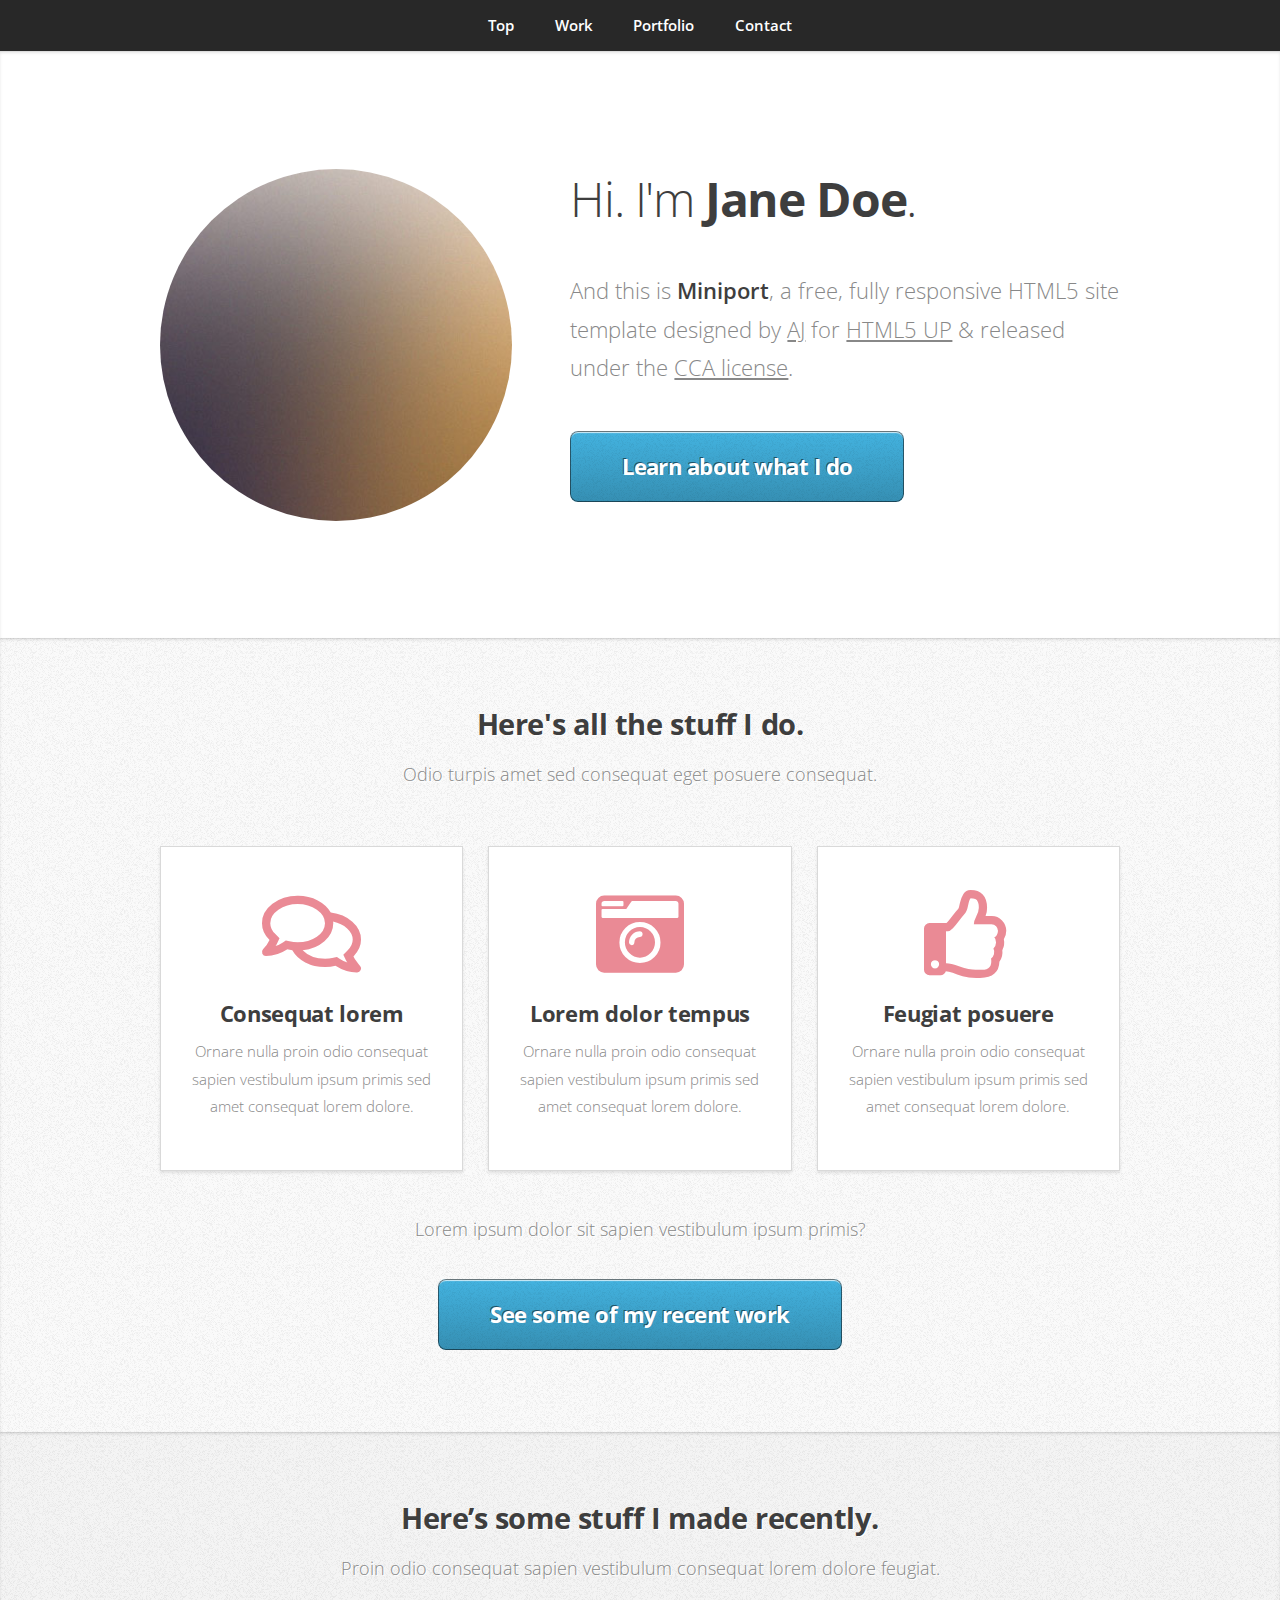
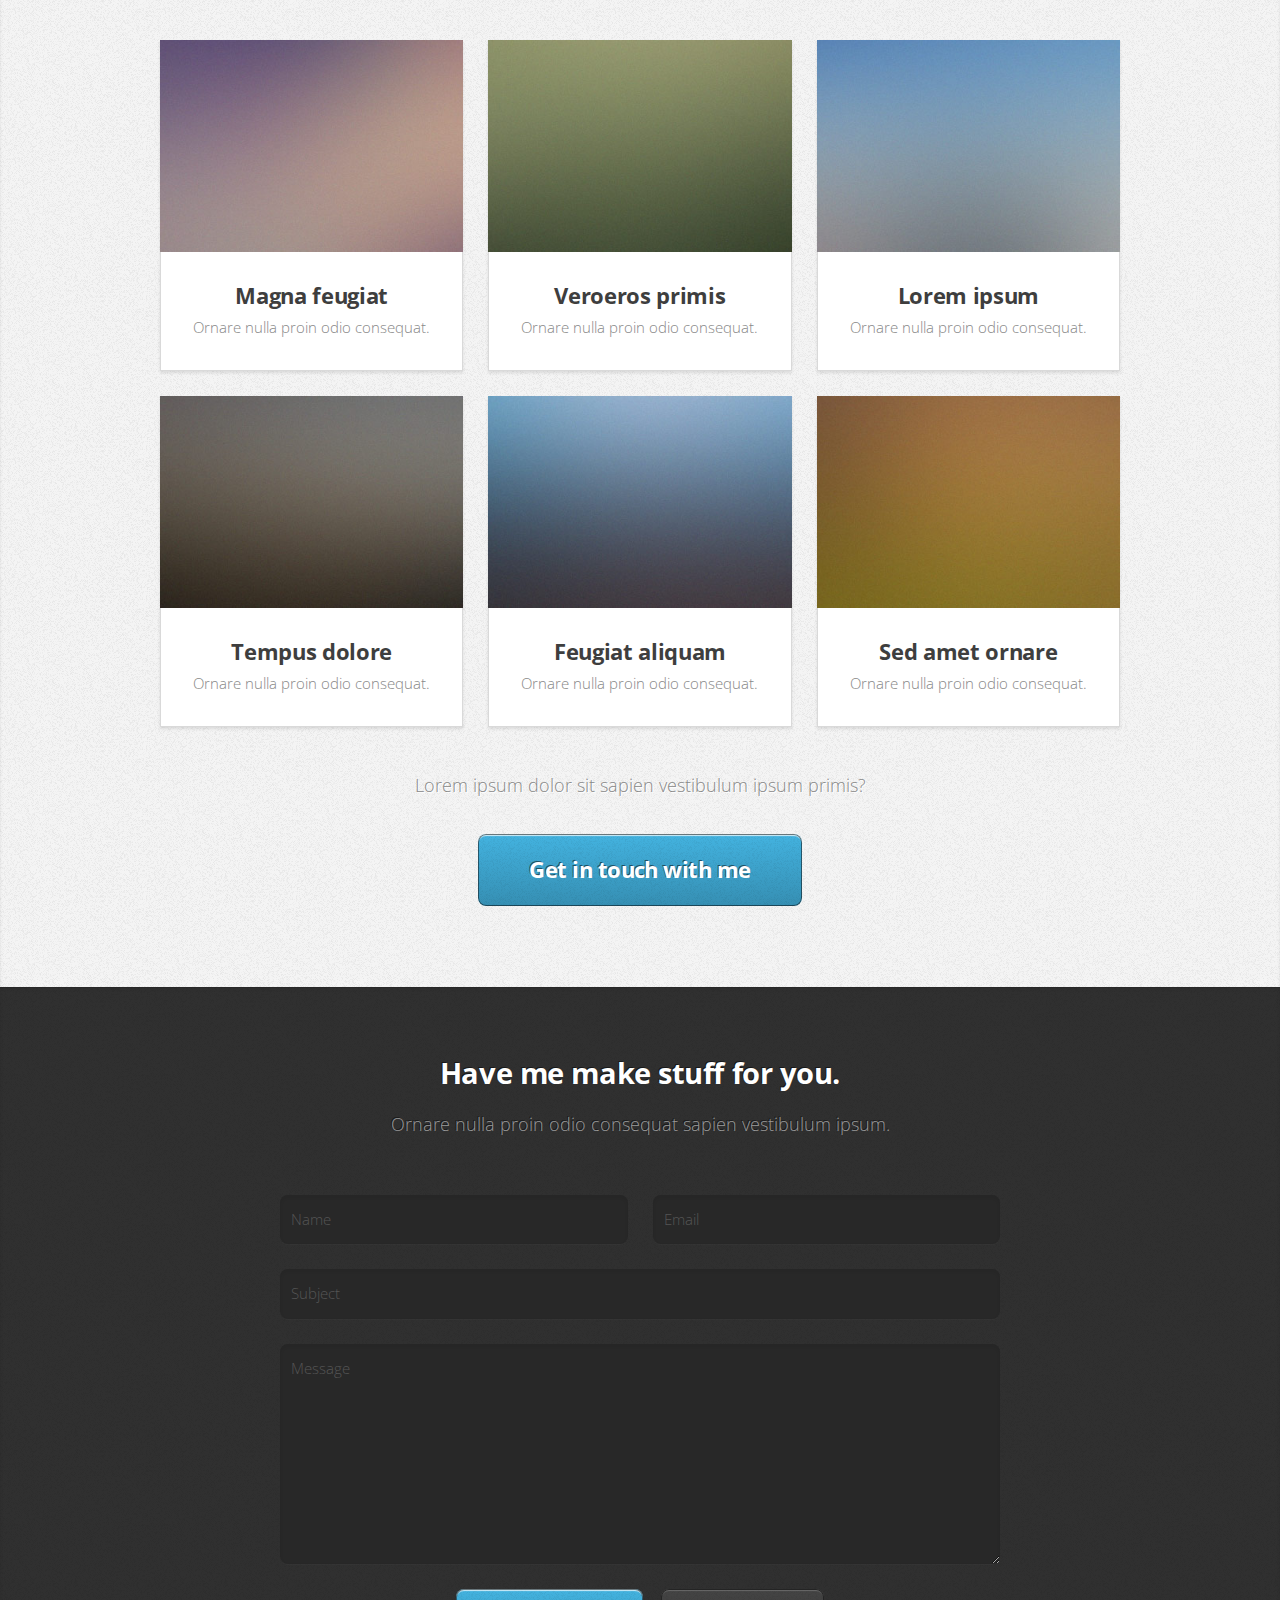
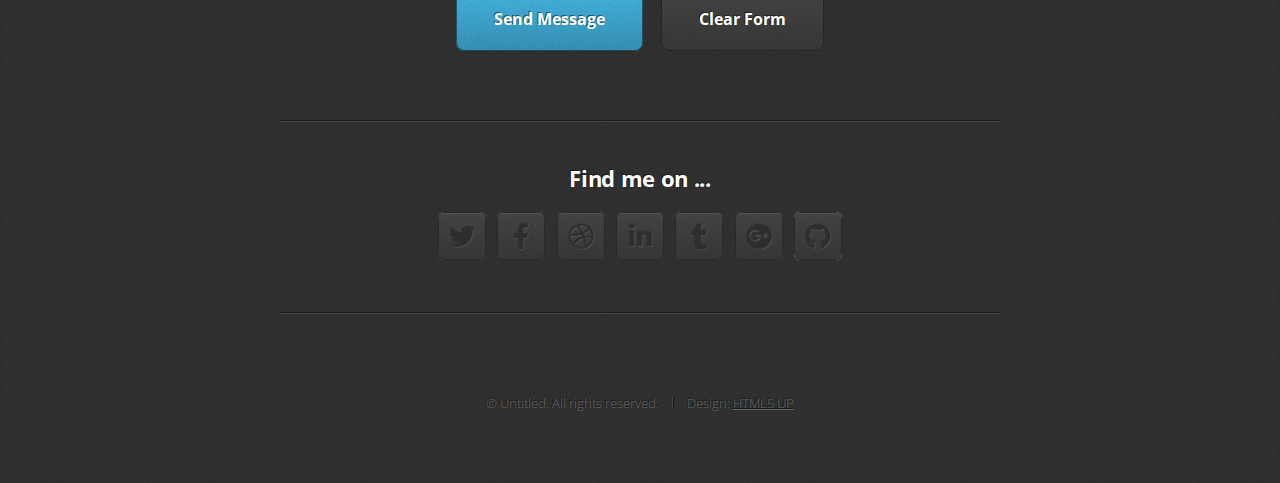
==== index.html @ 89fdd3d5 "head changed" ====
<!DOCTYPE HTML>
<html>
	<head>
		<title>Miniport by HTML5 UP</title>
		<meta charset="utf-8" />
		<meta name="viewport" content="width=device-width, initial-scale=1, user-scalable=no" />
		<link rel="stylesheet" href="assets/css/main.css" />
	</head>
	<body class="is-preload">

		<!-- Nav -->
			<nav id="nav">
				<ul class="container">
					<li><a href="#top">Top</a></li>
					<li><a href="#work">Work</a></li>
					<li><a href="#portfolio">Portfolio</a></li>
					<li><a href="#contact">Contact</a></li>
				</ul>
			</nav>

		<!-- Home -->
			<article id="top" class="wrapper style1">
				<div class="container">
					<div class="row">
						<div class="col-4 col-5-large col-12-medium">
							<span class="image fit"><img src="images/pic00.jpg" alt="" /></span>
						</div>
						<div class="col-8 col-7-large col-12-medium">
							<header>
								<h1>Hi. I'm <strong>Jane Doe</strong>.</h1>
							</header>
							<p>And this is <strong>Miniport</strong>, a free, fully responsive HTML5 site template designed by <a href="http://twitter.com/ajlkn">AJ</a> for <a href="http://html5up.net">HTML5 UP</a> &amp; released under the <a href="http://html5up.net/license">CCA license</a>.</p>
							<a href="#work" class="button large scrolly">Learn about what I do</a>
						</div>
					</div>
				</div>
			</article>

		<!-- Work -->
			<article id="work" class="wrapper style2">
				<div class="container">
					<header>
						<h2>Here's all the stuff I do.</h2>
						<p>Odio turpis amet sed consequat eget posuere consequat.</p>
					</header>
					<div class="row aln-center">
						<div class="col-4 col-6-medium col-12-small">
							<section class="box style1">
								<span class="icon featured fa-comments"></span>
								<h3>Consequat lorem</h3>
								<p>Ornare nulla proin odio consequat sapien vestibulum ipsum primis sed amet consequat lorem dolore.</p>
							</section>
						</div>
						<div class="col-4 col-6-medium col-12-small">
							<section class="box style1">
								<span class="icon solid featured fa-camera-retro"></span>
								<h3>Lorem dolor tempus</h3>
								<p>Ornare nulla proin odio consequat sapien vestibulum ipsum primis sed amet consequat lorem dolore.</p>
							</section>
						</div>
						<div class="col-4 col-6-medium col-12-small">
							<section class="box style1">
								<span class="icon featured fa-thumbs-up"></span>
								<h3>Feugiat posuere</h3>
								<p>Ornare nulla proin odio consequat sapien vestibulum ipsum primis sed amet consequat lorem dolore.</p>
							</section>
						</div>
					</div>
					<footer>
						<p>Lorem ipsum dolor sit sapien vestibulum ipsum primis?</p>
						<a href="#portfolio" class="button large scrolly">See some of my recent work</a>
					</footer>
				</div>
			</article>

		<!-- Portfolio -->
			<article id="portfolio" class="wrapper style3">
				<div class="container">
					<header>
						<h2>Here’s some stuff I made recently.</h2>
						<p>Proin odio consequat  sapien vestibulum consequat lorem dolore feugiat.</p>
					</header>
					<div class="row">
						<div class="col-4 col-6-medium col-12-small">
							<article class="box style2">
								<a href="#" class="image featured"><img src="images/pic01.jpg" alt="" /></a>
								<h3><a href="#">Magna feugiat</a></h3>
								<p>Ornare nulla proin odio consequat.</p>
							</article>
						</div>
						<div class="col-4 col-6-medium col-12-small">
							<article class="box style2">
								<a href="#" class="image featured"><img src="images/pic02.jpg" alt="" /></a>
								<h3><a href="#">Veroeros primis</a></h3>
								<p>Ornare nulla proin odio consequat.</p>
							</article>
						</div>
						<div class="col-4 col-6-medium col-12-small">
							<article class="box style2">
								<a href="#" class="image featured"><img src="images/pic03.jpg" alt="" /></a>
								<h3><a href="#">Lorem ipsum</a></h3>
								<p>Ornare nulla proin odio consequat.</p>
							</article>
						</div>
						<div class="col-4 col-6-medium col-12-small">
							<article class="box style2">
								<a href="#" class="image featured"><img src="images/pic04.jpg" alt="" /></a>
								<h3><a href="#">Tempus dolore</a></h3>
								<p>Ornare nulla proin odio consequat.</p>
							</article>
						</div>
						<div class="col-4 col-6-medium col-12-small">
							<article class="box style2">
								<a href="#" class="image featured"><img src="images/pic05.jpg" alt="" /></a>
								<h3><a href="#">Feugiat aliquam</a></h3>
								<p>Ornare nulla proin odio consequat.</p>
							</article>
						</div>
						<div class="col-4 col-6-medium col-12-small">
							<article class="box style2">
								<a href="#" class="image featured"><img src="images/pic06.jpg" alt="" /></a>
								<h3><a href="#">Sed amet ornare</a></h3>
								<p>Ornare nulla proin odio consequat.</p>
							</article>
						</div>
					</div>
					<footer>
						<p>Lorem ipsum dolor sit sapien vestibulum ipsum primis?</p>
						<a href="#contact" class="button large scrolly">Get in touch with me</a>
					</footer>
				</div>
			</article>

		<!-- Contact -->
			<article id="contact" class="wrapper style4">
				<div class="container medium">
					<header>
						<h2>Have me make stuff for you.</h2>
						<p>Ornare nulla proin odio consequat sapien vestibulum ipsum.</p>
					</header>
					<div class="row">
						<div class="col-12">
							<form method="post" action="#">
								<div class="row">
									<div class="col-6 col-12-small">
										<input type="text" name="name" id="name" placeholder="Name" />
									</div>
									<div class="col-6 col-12-small">
										<input type="text" name="email" id="email" placeholder="Email" />
									</div>
									<div class="col-12">
										<input type="text" name="subject" id="subject" placeholder="Subject" />
									</div>
									<div class="col-12">
										<textarea name="message" id="message" placeholder="Message"></textarea>
									</div>
									<div class="col-12">
										<ul class="actions">
											<li><input type="submit" value="Send Message" /></li>
											<li><input type="reset" value="Clear Form" class="alt" /></li>
										</ul>
									</div>
								</div>
							</form>
						</div>
						<div class="col-12">
							<hr />
							<h3>Find me on ...</h3>
							<ul class="social">
								<li><a href="#" class="icon brands fa-twitter"><span class="label">Twitter</span></a></li>
								<li><a href="#" class="icon brands fa-facebook-f"><span class="label">Facebook</span></a></li>
								<li><a href="#" class="icon brands fa-dribbble"><span class="label">Dribbble</span></a></li>
								<li><a href="#" class="icon brands fa-linkedin-in"><span class="label">LinkedIn</span></a></li>
								<li><a href="#" class="icon brands fa-tumblr"><span class="label">Tumblr</span></a></li>
								<li><a href="#" class="icon brands fa-google-plus"><span class="label">Google+</span></a></li>
								<li><a href="#" class="icon brands fa-github"><span class="label">Github</span></a></li>
								<!--
								<li><a href="#" class="icon solid fa-rss"><span>RSS</span></a></li>
								<li><a href="#" class="icon brands fa-instagram"><span>Instagram</span></a></li>
								<li><a href="#" class="icon brands fa-foursquare"><span>Foursquare</span></a></li>
								<li><a href="#" class="icon brands fa-skype"><span>Skype</span></a></li>
								<li><a href="#" class="icon brands fa-soundcloud"><span>Soundcloud</span></a></li>
								<li><a href="#" class="icon brands fa-youtube"><span>YouTube</span></a></li>
								<li><a href="#" class="icon brands fa-blogger"><span>Blogger</span></a></li>
								<li><a href="#" class="icon brands fa-flickr"><span>Flickr</span></a></li>
								<li><a href="#" class="icon brands fa-vimeo"><span>Vimeo</span></a></li>
								-->
							</ul>
							<hr />
						</div>
					</div>
					<footer>
						<ul id="copyright">
							<li>&copy; Untitled. All rights reserved.</li><li>Design: <a href="http://html5up.net">HTML5 UP</a></li>
						</ul>
					</footer>
				</div>
			</article>

		<!-- Scripts -->
			<script src="assets/js/jquery.min.js"></script>
			<script src="assets/js/jquery.scrolly.min.js"></script>
			<script src="assets/js/browser.min.js"></script>
			<script src="assets/js/breakpoints.min.js"></script>
			<script src="assets/js/util.js"></script>
			<script src="assets/js/main.js"></script>

	</body>
</html>
---- assets/css/main.css ----
@import url("https://fonts.googleapis.com/css?family=Open+Sans:300,300italic,600,600italic,700");
@import url("fontawesome-all.min.css");

/*
	Miniport by HTML5 UP
	html5up.net | @ajlkn
	Free for personal and commercial use under the CCA 3.0 license (html5up.net/license)
*/

html, body, div, span, applet, object,
iframe, h1, h2, h3, h4, h5, h6, p, blockquote,
pre, a, abbr, acronym, address, big, cite,
code, del, dfn, em, img, ins, kbd, q, s, samp,
small, strike, strong, sub, sup, tt, var, b,
u, i, center, dl, dt, dd, ol, ul, li, fieldset,
form, label, legend, table, caption, tbody,
tfoot, thead, tr, th, td, article, aside,
canvas, details, embed, figure, figcaption,
footer, header, hgroup, menu, nav, output, ruby,
section, summary, time, mark, audio, video {
	margin: 0;
	padding: 0;
	border: 0;
	font-size: 100%;
	font: inherit;
	vertical-align: baseline;}

article, aside, details, figcaption, figure,
footer, header, hgroup, menu, nav, section {
	display: block;}

body {
	line-height: 1;
}

ol, ul {
	list-style: none;
}

blockquote, q {
	quotes: none;
}

	blockquote:before, blockquote:after, q:before, q:after {
		content: '';
		content: none;
	}

table {
	border-collapse: collapse;
	border-spacing: 0;
}

body {
	-webkit-text-size-adjust: none;
}

mark {
	background-color: transparent;
	color: inherit;
}

input::-moz-focus-inner {
	border: 0;
	padding: 0;
}

input, select, textarea {
	-moz-appearance: none;
	-webkit-appearance: none;
	-ms-appearance: none;
	appearance: none;
}

/* Basic */

	html {
		box-sizing: border-box;
	}

	*, *:before, *:after {
		box-sizing: inherit;
	}

	body {
		padding-top: 3.5em;
	}

		body.is-preload *, body.is-preload *:before, body.is-preload *:after {
			-moz-animation: none !important;
			-webkit-animation: none !important;
			-ms-animation: none !important;
			animation: none !important;
			-moz-transition: none !important;
			-webkit-transition: none !important;
			-ms-transition: none !important;
			transition: none !important;
		}

	body, input, textarea, select {
		font-family: 'Open Sans', sans-serif;
		line-height: 1.85em;
		color: #888;
		font-weight: 300;
		font-size: 13pt;
	}

	a {
		-moz-transition: color .2s ease-in-out;
		-webkit-transition: color .2s ease-in-out;
		-ms-transition: color .2s ease-in-out;
		transition: color .2s ease-in-out;
		color: #43B3E0;
		text-decoration: underline;
	}

		a:hover {
			color: #43bff0 !important;
		}

		a img {
			border: 0;
		}

	b, strong {
		font-weight: 600;
		color: #3e3e3e;
	}

	i, em {
		font-style: italic;
	}

	sub {
		position: relative;
		top: 0.5em;
		font-size: 0.8em;
	}

	sup {
		position: relative;
		top: -0.5em;
		font-size: 0.8em;
	}

	blockquote {
		border-left: solid 0.75em #eee;
		padding: 1em 0 1em 1.5em;
		font-style: italic;
	}

	h1, h2, h3, h4, h5, h6 {
		color: #3e3e3e;
		margin: 0 0 0.75em 0;
	}

	h1 a, h2 a, h3 a, h4 a, h5 a, h6 a {
		text-decoration: none;
		color: inherit;
	}

	h2, h3, h4, h5, h6 {
		font-weight: 700;
	}

	h1 {
		font-size: 3.25em;
		letter-spacing: -0.025em;
		font-weight: 300;
	}

		h1 strong {
			font-weight: 700;
		}

	h2 {
		font-size: 2em;
		letter-spacing: -0.015em;
	}

	h3 {
		font-size: 1.5em;
		letter-spacing: -0.015em;
	}

	em, i {
		font-style: italic;
	}

	br.clear {
		clear: both;
	}

	hr {
		border: 0;
		border-top: solid 1px #444;
		border-top-color: rgba(0, 0, 0, 0.35);
		box-shadow: 0px 1px 0px 0px rgba(255, 255, 255, 0.1);
		height: 1px;
		margin: 3em 0;
	}

	p, ul, ol, dl, table {
		margin-bottom: 2em;
	}

	header {
		margin: 0 0 3em 0;
	}

		header > p {
			font-size: 1.25em;
			margin: 0;
		}

	footer {
		margin: 3em 0 0 0;
	}

		footer > p {
			font-size: 1.25em;
		}

/* Container */

	.container {
		margin: 0 auto;
		max-width: calc(100% - 50px);
		width: 1200px;
	}

		.container.medium {
			width: 900px;
		}

		@media screen and (max-width: 1680px) {

			.container {
				width: 1200px;
			}

				.container.medium {
					width: 900px;
				}

		}

		@media screen and (max-width: 1280px) {

			.container {
				width: 960px;
			}

				.container.medium {
					width: 720px;
				}

		}

		@media screen and (max-width: 980px) {

			.container {
				width: 100%;
			}

				.container.medium {
					width: 75%;
				}

		}

		@media screen and (max-width: 736px) {

			.container {
				width: 100%;
				max-width: calc(100% - 30px);
			}

				.container.medium {
					width: 100%;
				}

		}

/* Row */

	.row {
		display: flex;
		flex-wrap: wrap;
		box-sizing: border-box;
		align-items: stretch;
	}

		.row > * {
			box-sizing: border-box;
		}

		.row.gtr-uniform > * > :last-child {
			margin-bottom: 0;
		}

		.row.aln-left {
			justify-content: flex-start;
		}

		.row.aln-center {
			justify-content: center;
		}

		.row.aln-right {
			justify-content: flex-end;
		}

		.row.aln-top {
			align-items: flex-start;
		}

		.row.aln-middle {
			align-items: center;
		}

		.row.aln-bottom {
			align-items: flex-end;
		}

		.row > .imp {
			order: -1;
		}

		.row > .col-1 {
			width: 8.33333%;
		}

		.row > .off-1 {
			margin-left: 8.33333%;
		}

		.row > .col-2 {
			width: 16.66667%;
		}

		.row > .off-2 {
			margin-left: 16.66667%;
		}

		.row > .col-3 {
			width: 25%;
		}

		.row > .off-3 {
			margin-left: 25%;
		}

		.row > .col-4 {
			width: 33.33333%;
		}

		.row > .off-4 {
			margin-left: 33.33333%;
		}

		.row > .col-5 {
			width: 41.66667%;
		}

		.row > .off-5 {
			margin-left: 41.66667%;
		}

		.row > .col-6 {
			width: 50%;
		}

		.row > .off-6 {
			margin-left: 50%;
		}

		.row > .col-7 {
			width: 58.33333%;
		}

		.row > .off-7 {
			margin-left: 58.33333%;
		}

		.row > .col-8 {
			width: 66.66667%;
		}

		.row > .off-8 {
			margin-left: 66.66667%;
		}

		.row > .col-9 {
			width: 75%;
		}

		.row > .off-9 {
			margin-left: 75%;
		}

		.row > .col-10 {
			width: 83.33333%;
		}

		.row > .off-10 {
			margin-left: 83.33333%;
		}

		.row > .col-11 {
			width: 91.66667%;
		}

		.row > .off-11 {
			margin-left: 91.66667%;
		}

		.row > .col-12 {
			width: 100%;
		}

		.row > .off-12 {
			margin-left: 100%;
		}

		.row.gtr-0 {
			margin-top: 0px;
			margin-left: 0px;
		}

			.row.gtr-0 > * {
				padding: 0px 0 0 0px;
			}

			.row.gtr-0.gtr-uniform {
				margin-top: 0px;
			}

				.row.gtr-0.gtr-uniform > * {
					padding-top: 0px;
				}

		.row.gtr-25 {
			margin-top: -6.25px;
			margin-left: -6.25px;
		}

			.row.gtr-25 > * {
				padding: 6.25px 0 0 6.25px;
			}

			.row.gtr-25.gtr-uniform {
				margin-top: -6.25px;
			}

				.row.gtr-25.gtr-uniform > * {
					padding-top: 6.25px;
				}

		.row.gtr-50 {
			margin-top: -12.5px;
			margin-left: -12.5px;
		}

			.row.gtr-50 > * {
				padding: 12.5px 0 0 12.5px;
			}

			.row.gtr-50.gtr-uniform {
				margin-top: -12.5px;
			}

				.row.gtr-50.gtr-uniform > * {
					padding-top: 12.5px;
				}

		.row {
			margin-top: -25px;
			margin-left: -25px;
		}

			.row > * {
				padding: 25px 0 0 25px;
			}

			.row.gtr-uniform {
				margin-top: -25px;
			}

				.row.gtr-uniform > * {
					padding-top: 25px;
				}

		.row.gtr-150 {
			margin-top: -37.5px;
			margin-left: -37.5px;
		}

			.row.gtr-150 > * {
				padding: 37.5px 0 0 37.5px;
			}

			.row.gtr-150.gtr-uniform {
				margin-top: -37.5px;
			}

				.row.gtr-150.gtr-uniform > * {
					padding-top: 37.5px;
				}

		.row.gtr-200 {
			margin-top: -50px;
			margin-left: -50px;
		}

			.row.gtr-200 > * {
				padding: 50px 0 0 50px;
			}

			.row.gtr-200.gtr-uniform {
				margin-top: -50px;
			}

				.row.gtr-200.gtr-uniform > * {
					padding-top: 50px;
				}

		@media screen and (max-width: 1680px) {

			.row {
				display: flex;
				flex-wrap: wrap;
				box-sizing: border-box;
				align-items: stretch;
			}

				.row > * {
					box-sizing: border-box;
				}

				.row.gtr-uniform > * > :last-child {
					margin-bottom: 0;
				}

				.row.aln-left {
					justify-content: flex-start;
				}

				.row.aln-center {
					justify-content: center;
				}

				.row.aln-right {
					justify-content: flex-end;
				}

				.row.aln-top {
					align-items: flex-start;
				}

				.row.aln-middle {
					align-items: center;
				}

				.row.aln-bottom {
					align-items: flex-end;
				}

				.row > .imp-xlarge {
					order: -1;
				}

				.row > .col-1-xlarge {
					width: 8.33333%;
				}

				.row > .off-1-xlarge {
					margin-left: 8.33333%;
				}

				.row > .col-2-xlarge {
					width: 16.66667%;
				}

				.row > .off-2-xlarge {
					margin-left: 16.66667%;
				}

				.row > .col-3-xlarge {
					width: 25%;
				}

				.row > .off-3-xlarge {
					margin-left: 25%;
				}

				.row > .col-4-xlarge {
					width: 33.33333%;
				}

				.row > .off-4-xlarge {
					margin-left: 33.33333%;
				}

				.row > .col-5-xlarge {
					width: 41.66667%;
				}

				.row > .off-5-xlarge {
					margin-left: 41.66667%;
				}

				.row > .col-6-xlarge {
					width: 50%;
				}

				.row > .off-6-xlarge {
					margin-left: 50%;
				}

				.row > .col-7-xlarge {
					width: 58.33333%;
				}

				.row > .off-7-xlarge {
					margin-left: 58.33333%;
				}

				.row > .col-8-xlarge {
					width: 66.66667%;
				}

				.row > .off-8-xlarge {
					margin-left: 66.66667%;
				}

				.row > .col-9-xlarge {
					width: 75%;
				}

				.row > .off-9-xlarge {
					margin-left: 75%;
				}

				.row > .col-10-xlarge {
					width: 83.33333%;
				}

				.row > .off-10-xlarge {
					margin-left: 83.33333%;
				}

				.row > .col-11-xlarge {
					width: 91.66667%;
				}

				.row > .off-11-xlarge {
					margin-left: 91.66667%;
				}

				.row > .col-12-xlarge {
					width: 100%;
				}

				.row > .off-12-xlarge {
					margin-left: 100%;
				}

				.row.gtr-0 {
					margin-top: 0px;
					margin-left: 0px;
				}

					.row.gtr-0 > * {
						padding: 0px 0 0 0px;
					}

					.row.gtr-0.gtr-uniform {
						margin-top: 0px;
					}

						.row.gtr-0.gtr-uniform > * {
							padding-top: 0px;
						}

				.row.gtr-25 {
					margin-top: -6.25px;
					margin-left: -6.25px;
				}

					.row.gtr-25 > * {
						padding: 6.25px 0 0 6.25px;
					}

					.row.gtr-25.gtr-uniform {
						margin-top: -6.25px;
					}

						.row.gtr-25.gtr-uniform > * {
							padding-top: 6.25px;
						}

				.row.gtr-50 {
					margin-top: -12.5px;
					margin-left: -12.5px;
				}

					.row.gtr-50 > * {
						padding: 12.5px 0 0 12.5px;
					}

					.row.gtr-50.gtr-uniform {
						margin-top: -12.5px;
					}

						.row.gtr-50.gtr-uniform > * {
							padding-top: 12.5px;
						}

				.row {
					margin-top: -25px;
					margin-left: -25px;
				}

					.row > * {
						padding: 25px 0 0 25px;
					}

					.row.gtr-uniform {
						margin-top: -25px;
					}

						.row.gtr-uniform > * {
							padding-top: 25px;
						}

				.row.gtr-150 {
					margin-top: -37.5px;
					margin-left: -37.5px;
				}

					.row.gtr-150 > * {
						padding: 37.5px 0 0 37.5px;
					}

					.row.gtr-150.gtr-uniform {
						margin-top: -37.5px;
					}

						.row.gtr-150.gtr-uniform > * {
							padding-top: 37.5px;
						}

				.row.gtr-200 {
					margin-top: -50px;
					margin-left: -50px;
				}

					.row.gtr-200 > * {
						padding: 50px 0 0 50px;
					}

					.row.gtr-200.gtr-uniform {
						margin-top: -50px;
					}

						.row.gtr-200.gtr-uniform > * {
							padding-top: 50px;
						}

		}

		@media screen and (max-width: 1280px) {

			.row {
				display: flex;
				flex-wrap: wrap;
				box-sizing: border-box;
				align-items: stretch;
			}

				.row > * {
					box-sizing: border-box;
				}

				.row.gtr-uniform > * > :last-child {
					margin-bottom: 0;
				}

				.row.aln-left {
					justify-content: flex-start;
				}

				.row.aln-center {
					justify-content: center;
				}

				.row.aln-right {
					justify-content: flex-end;
				}

				.row.aln-top {
					align-items: flex-start;
				}

				.row.aln-middle {
					align-items: center;
				}

				.row.aln-bottom {
					align-items: flex-end;
				}

				.row > .imp-large {
					order: -1;
				}

				.row > .col-1-large {
					width: 8.33333%;
				}

				.row > .off-1-large {
					margin-left: 8.33333%;
				}

				.row > .col-2-large {
					width: 16.66667%;
				}

				.row > .off-2-large {
					margin-left: 16.66667%;
				}

				.row > .col-3-large {
					width: 25%;
				}

				.row > .off-3-large {
					margin-left: 25%;
				}

				.row > .col-4-large {
					width: 33.33333%;
				}

				.row > .off-4-large {
					margin-left: 33.33333%;
				}

				.row > .col-5-large {
					width: 41.66667%;
				}

				.row > .off-5-large {
					margin-left: 41.66667%;
				}

				.row > .col-6-large {
					width: 50%;
				}

				.row > .off-6-large {
					margin-left: 50%;
				}

				.row > .col-7-large {
					width: 58.33333%;
				}

				.row > .off-7-large {
					margin-left: 58.33333%;
				}

				.row > .col-8-large {
					width: 66.66667%;
				}

				.row > .off-8-large {
					margin-left: 66.66667%;
				}

				.row > .col-9-large {
					width: 75%;
				}

				.row > .off-9-large {
					margin-left: 75%;
				}

				.row > .col-10-large {
					width: 83.33333%;
				}

				.row > .off-10-large {
					margin-left: 83.33333%;
				}

				.row > .col-11-large {
					width: 91.66667%;
				}

				.row > .off-11-large {
					margin-left: 91.66667%;
				}

				.row > .col-12-large {
					width: 100%;
				}

				.row > .off-12-large {
					margin-left: 100%;
				}

				.row.gtr-0 {
					margin-top: 0px;
					margin-left: 0px;
				}

					.row.gtr-0 > * {
						padding: 0px 0 0 0px;
					}

					.row.gtr-0.gtr-uniform {
						margin-top: 0px;
					}

						.row.gtr-0.gtr-uniform > * {
							padding-top: 0px;
						}

				.row.gtr-25 {
					margin-top: -6.25px;
					margin-left: -6.25px;
				}

					.row.gtr-25 > * {
						padding: 6.25px 0 0 6.25px;
					}

					.row.gtr-25.gtr-uniform {
						margin-top: -6.25px;
					}

						.row.gtr-25.gtr-uniform > * {
							padding-top: 6.25px;
						}

				.row.gtr-50 {
					margin-top: -12.5px;
					margin-left: -12.5px;
				}

					.row.gtr-50 > * {
						padding: 12.5px 0 0 12.5px;
					}

					.row.gtr-50.gtr-uniform {
						margin-top: -12.5px;
					}

						.row.gtr-50.gtr-uniform > * {
							padding-top: 12.5px;
						}

				.row {
					margin-top: -25px;
					margin-left: -25px;
				}

					.row > * {
						padding: 25px 0 0 25px;
					}

					.row.gtr-uniform {
						margin-top: -25px;
					}

						.row.gtr-uniform > * {
							padding-top: 25px;
						}

				.row.gtr-150 {
					margin-top: -37.5px;
					margin-left: -37.5px;
				}

					.row.gtr-150 > * {
						padding: 37.5px 0 0 37.5px;
					}

					.row.gtr-150.gtr-uniform {
						margin-top: -37.5px;
					}

						.row.gtr-150.gtr-uniform > * {
							padding-top: 37.5px;
						}

				.row.gtr-200 {
					margin-top: -50px;
					margin-left: -50px;
				}

					.row.gtr-200 > * {
						padding: 50px 0 0 50px;
					}

					.row.gtr-200.gtr-uniform {
						margin-top: -50px;
					}

						.row.gtr-200.gtr-uniform > * {
							padding-top: 50px;
						}

		}

		@media screen and (max-width: 980px) {

			.row {
				display: flex;
				flex-wrap: wrap;
				box-sizing: border-box;
				align-items: stretch;
			}

				.row > * {
					box-sizing: border-box;
				}

				.row.gtr-uniform > * > :last-child {
					margin-bottom: 0;
				}

				.row.aln-left {
					justify-content: flex-start;
				}

				.row.aln-center {
					justify-content: center;
				}

				.row.aln-right {
					justify-content: flex-end;
				}

				.row.aln-top {
					align-items: flex-start;
				}

				.row.aln-middle {
					align-items: center;
				}

				.row.aln-bottom {
					align-items: flex-end;
				}

				.row > .imp-medium {
					order: -1;
				}

				.row > .col-1-medium {
					width: 8.33333%;
				}

				.row > .off-1-medium {
					margin-left: 8.33333%;
				}

				.row > .col-2-medium {
					width: 16.66667%;
				}

				.row > .off-2-medium {
					margin-left: 16.66667%;
				}

				.row > .col-3-medium {
					width: 25%;
				}

				.row > .off-3-medium {
					margin-left: 25%;
				}

				.row > .col-4-medium {
					width: 33.33333%;
				}

				.row > .off-4-medium {
					margin-left: 33.33333%;
				}

				.row > .col-5-medium {
					width: 41.66667%;
				}

				.row > .off-5-medium {
					margin-left: 41.66667%;
				}

				.row > .col-6-medium {
					width: 50%;
				}

				.row > .off-6-medium {
					margin-left: 50%;
				}

				.row > .col-7-medium {
					width: 58.33333%;
				}

				.row > .off-7-medium {
					margin-left: 58.33333%;
				}

				.row > .col-8-medium {
					width: 66.66667%;
				}

				.row > .off-8-medium {
					margin-left: 66.66667%;
				}

				.row > .col-9-medium {
					width: 75%;
				}

				.row > .off-9-medium {
					margin-left: 75%;
				}

				.row > .col-10-medium {
					width: 83.33333%;
				}

				.row > .off-10-medium {
					margin-left: 83.33333%;
				}

				.row > .col-11-medium {
					width: 91.66667%;
				}

				.row > .off-11-medium {
					margin-left: 91.66667%;
				}

				.row > .col-12-medium {
					width: 100%;
				}

				.row > .off-12-medium {
					margin-left: 100%;
				}

				.row.gtr-0 {
					margin-top: 0px;
					margin-left: 0px;
				}

					.row.gtr-0 > * {
						padding: 0px 0 0 0px;
					}

					.row.gtr-0.gtr-uniform {
						margin-top: 0px;
					}

						.row.gtr-0.gtr-uniform > * {
							padding-top: 0px;
						}

				.row.gtr-25 {
					margin-top: -6.25px;
					margin-left: -6.25px;
				}

					.row.gtr-25 > * {
						padding: 6.25px 0 0 6.25px;
					}

					.row.gtr-25.gtr-uniform {
						margin-top: -6.25px;
					}

						.row.gtr-25.gtr-uniform > * {
							padding-top: 6.25px;
						}

				.row.gtr-50 {
					margin-top: -12.5px;
					margin-left: -12.5px;
				}

					.row.gtr-50 > * {
						padding: 12.5px 0 0 12.5px;
					}

					.row.gtr-50.gtr-uniform {
						margin-top: -12.5px;
					}

						.row.gtr-50.gtr-uniform > * {
							padding-top: 12.5px;
						}

				.row {
					margin-top: -25px;
					margin-left: -25px;
				}

					.row > * {
						padding: 25px 0 0 25px;
					}

					.row.gtr-uniform {
						margin-top: -25px;
					}

						.row.gtr-uniform > * {
							padding-top: 25px;
						}

				.row.gtr-150 {
					margin-top: -37.5px;
					margin-left: -37.5px;
				}

					.row.gtr-150 > * {
						padding: 37.5px 0 0 37.5px;
					}

					.row.gtr-150.gtr-uniform {
						margin-top: -37.5px;
					}

						.row.gtr-150.gtr-uniform > * {
							padding-top: 37.5px;
						}

				.row.gtr-200 {
					margin-top: -50px;
					margin-left: -50px;
				}

					.row.gtr-200 > * {
						padding: 50px 0 0 50px;
					}

					.row.gtr-200.gtr-uniform {
						margin-top: -50px;
					}

						.row.gtr-200.gtr-uniform > * {
							padding-top: 50px;
						}

		}

		@media screen and (max-width: 736px) {

			.row {
				display: flex;
				flex-wrap: wrap;
				box-sizing: border-box;
				align-items: stretch;
			}

				.row > * {
					box-sizing: border-box;
				}

				.row.gtr-uniform > * > :last-child {
					margin-bottom: 0;
				}

				.row.aln-left {
					justify-content: flex-start;
				}

				.row.aln-center {
					justify-content: center;
				}

				.row.aln-right {
					justify-content: flex-end;
				}

				.row.aln-top {
					align-items: flex-start;
				}

				.row.aln-middle {
					align-items: center;
				}

				.row.aln-bottom {
					align-items: flex-end;
				}

				.row > .imp-small {
					order: -1;
				}

				.row > .col-1-small {
					width: 8.33333%;
				}

				.row > .off-1-small {
					margin-left: 8.33333%;
				}

				.row > .col-2-small {
					width: 16.66667%;
				}

				.row > .off-2-small {
					margin-left: 16.66667%;
				}

				.row > .col-3-small {
					width: 25%;
				}

				.row > .off-3-small {
					margin-left: 25%;
				}

				.row > .col-4-small {
					width: 33.33333%;
				}

				.row > .off-4-small {
					margin-left: 33.33333%;
				}

				.row > .col-5-small {
					width: 41.66667%;
				}

				.row > .off-5-small {
					margin-left: 41.66667%;
				}

				.row > .col-6-small {
					width: 50%;
				}

				.row > .off-6-small {
					margin-left: 50%;
				}

				.row > .col-7-small {
					width: 58.33333%;
				}

				.row > .off-7-small {
					margin-left: 58.33333%;
				}

				.row > .col-8-small {
					width: 66.66667%;
				}

				.row > .off-8-small {
					margin-left: 66.66667%;
				}

				.row > .col-9-small {
					width: 75%;
				}

				.row > .off-9-small {
					margin-left: 75%;
				}

				.row > .col-10-small {
					width: 83.33333%;
				}

				.row > .off-10-small {
					margin-left: 83.33333%;
				}

				.row > .col-11-small {
					width: 91.66667%;
				}

				.row > .off-11-small {
					margin-left: 91.66667%;
				}

				.row > .col-12-small {
					width: 100%;
				}

				.row > .off-12-small {
					margin-left: 100%;
				}

				.row.gtr-0 {
					margin-top: 0px;
					margin-left: 0px;
				}

					.row.gtr-0 > * {
						padding: 0px 0 0 0px;
					}

					.row.gtr-0.gtr-uniform {
						margin-top: 0px;
					}

						.row.gtr-0.gtr-uniform > * {
							padding-top: 0px;
						}

				.row.gtr-25 {
					margin-top: -3.75px;
					margin-left: -3.75px;
				}

					.row.gtr-25 > * {
						padding: 3.75px 0 0 3.75px;
					}

					.row.gtr-25.gtr-uniform {
						margin-top: -3.75px;
					}

						.row.gtr-25.gtr-uniform > * {
							padding-top: 3.75px;
						}

				.row.gtr-50 {
					margin-top: -7.5px;
					margin-left: -7.5px;
				}

					.row.gtr-50 > * {
						padding: 7.5px 0 0 7.5px;
					}

					.row.gtr-50.gtr-uniform {
						margin-top: -7.5px;
					}

						.row.gtr-50.gtr-uniform > * {
							padding-top: 7.5px;
						}

				.row {
					margin-top: -15px;
					margin-left: -15px;
				}

					.row > * {
						padding: 15px 0 0 15px;
					}

					.row.gtr-uniform {
						margin-top: -15px;
					}

						.row.gtr-uniform > * {
							padding-top: 15px;
						}

				.row.gtr-150 {
					margin-top: -22.5px;
					margin-left: -22.5px;
				}

					.row.gtr-150 > * {
						padding: 22.5px 0 0 22.5px;
					}

					.row.gtr-150.gtr-uniform {
						margin-top: -22.5px;
					}

						.row.gtr-150.gtr-uniform > * {
							padding-top: 22.5px;
						}

				.row.gtr-200 {
					margin-top: -30px;
					margin-left: -30px;
				}

					.row.gtr-200 > * {
						padding: 30px 0 0 30px;
					}

					.row.gtr-200.gtr-uniform {
						margin-top: -30px;
					}

						.row.gtr-200.gtr-uniform > * {
							padding-top: 30px;
						}

		}

/* Form */

	form label {
		color: #3e3e3e;
		font-weight: 700;
		display: block;
		margin: 0 0 0.5em 0;
	}

	form input[type=text],
	form input[type=email],
	form input[type=password],
	form select,
	form textarea {
		-moz-transition: background .2s ease-in-out, box-shadow .2s ease-in-out;
		-webkit-transition: background .2s ease-in-out, box-shadow .2s ease-in-out;
		-ms-transition: background .2s ease-in-out, box-shadow .2s ease-in-out;
		transition: background .2s ease-in-out, box-shadow .2s ease-in-out;
		-webkit-appearance: none;
		display: block;
		border: 0;
		padding: 0.75em;
		font-size: 1em;
		border-radius: 8px;
		border: solid 1px #ddd;
		background: #fff;
		color: #bbb;
		box-shadow: inset 0px 2px 3px 1px rgba(0, 0, 0, 0.05), 0px 1px 0px 0px rgba(255, 255, 255, 0.025);
		width: 100%;
	}

		form input[type=text]:focus,
		form input[type=email]:focus,
		form input[type=password]:focus,
		form select:focus,
		form textarea:focus {
			background: #fafafa;
			box-shadow: inset 0px 2px 5px 0px rgba(0, 0, 0, 0.05), 0px 1px 0px 0px rgba(255, 255, 255, 0.025), inset 0px 0px 2px 1px #43bff0;
		}

	form textarea {
		height: 15em;
	}

	form .actions:last-child {
		margin-bottom: 0;
	}

	form ::-webkit-input-placeholder {
		color: #555 !important;
	}

	form :-moz-placeholder {
		color: #555 !important;
	}

	form ::-moz-placeholder {
		color: #555 !important;
	}

	form :-ms-input-placeholder {
		color: #555 !important;
	}

	form ::-moz-focus-inner {
		border: 0;
	}

/* Tables */

	table {
		width: 100%;
	}

		table.default {
			width: 100%;
		}

			table.default tr {
				border-top: solid 1px #eee;
			}

				table.default tr:first-child {
					border-top: 0;
				}

			table.default td {
				padding: 0.5em 1em 0.5em 1em;
			}

			table.default th {
				text-align: left;
				padding: 0.5em 1em 0.5em 1em;
				font-weight: 600;
				margin: 0 0 1em 0;
			}

			table.default thead {
				background: #4f4f4f;
				color: #fff;
			}

/* Section/Article */

	section, article {
		margin-bottom: 3em;
	}

	section > :last-child,
	article > :last-child,
	section:last-child,
	article:last-child {
		margin-bottom: 0;
	}

/* Image */

	.image {
		display: inline-block;
		position: relative;
	}

		.image img {
			display: block;
			width: 100%;
		}

		.image.fit {
			display: block;
			width: 100%;
		}

		.image.featured {
			display: block;
			width: 100%;
			margin: 0 0 2em 0;
		}

		.image.left {
			float: left;
			margin: 0 2em 2em 0;
		}

		.image.centered {
			display: block;
			margin: 0 0 2em 0;
		}

			.image.centered img {
				margin: 0 auto;
				width: auto;
			}

/* Button */

	input[type="button"],
	input[type="submit"],
	input[type="reset"],
	button,
	.button {
		background-image: url("images/bg.png"), -moz-linear-gradient(top, rgba(0, 0, 0, 0), rgba(0, 0, 0, 0.2));
		background-image: url("images/bg.png"), -webkit-linear-gradient(top, rgba(0, 0, 0, 0), rgba(0, 0, 0, 0.2));
		background-image: url("images/bg.png"), -ms-linear-gradient(top, rgba(0, 0, 0, 0), rgba(0, 0, 0, 0.2));
		background-image: url("images/bg.png"), linear-gradient(top, rgba(0, 0, 0, 0), rgba(0, 0, 0, 0.2));
		-moz-transition: background-color .2s ease-in-out;
		-webkit-transition: background-color .2s ease-in-out;
		-ms-transition: background-color .2s ease-in-out;
		transition: background-color .2s ease-in-out;
		-webkit-appearance: none;
		position: relative;
		display: inline-block;
		color: #fff !important;
		text-decoration: none;
		font-weight: 700;
		border: 0;
		outline: 0;
		cursor: pointer;
		border-radius: 8px;
		text-shadow: -1px -1px 0.5px rgba(0, 0, 0, 0.5);
		overflow: hidden;
		box-shadow: inset 0px 0px 0px 1px rgba(0, 0, 0, 0.5), inset 0px 2px 1px 0px rgba(255, 255, 255, 0.75);
		background-color: #43B3E0;
		padding: 1em 2.35em 1em 2.35em;
		font-size: 1.1em;
		max-width: 24em;
	}

		input[type="button"]:hover,
		input[type="submit"]:hover,
		input[type="reset"]:hover,
		button:hover,
		.button:hover {
			background-color: #43bff0;
			color: #fff !important;
		}

		input[type="button"]:active,
		input[type="submit"]:active,
		input[type="reset"]:active,
		button:active,
		.button:active {
			background-color: #3BA8D3;
			top: 1px;
		}

		input[type="button"].large,
		input[type="submit"].large,
		input[type="reset"].large,
		button.large,
		.button.large {
			font-size: 1.5em;
			letter-spacing: -0.025em;
		}

		input[type="button"].alt,
		input[type="submit"].alt,
		input[type="reset"].alt,
		button.alt,
		.button.alt {
			background-color: #444;
			box-shadow: inset 0px 0px 0px 1px #242424, inset 0px 2px 1px 0px rgba(255, 255, 255, 0.2);
		}

			input[type="button"].alt:hover,
			input[type="submit"].alt:hover,
			input[type="reset"].alt:hover,
			button.alt:hover,
			.button.alt:hover {
				background-color: #4f4f4f;
				color: #fff !important;
			}

			input[type="button"].alt:active,
			input[type="submit"].alt:active,
			input[type="reset"].alt:active,
			button.alt:active,
			.button.alt:active {
				background-color: #3f3f3f;
			}

/* List */

	ul {
		list-style: disc;
		padding-left: 1em;
	}

		ul li {
			padding-left: 0.5em;
		}

	ol {
		list-style: decimal;
		padding-left: 1.25em;
	}

		ol li {
			padding-left: 0.25em;
		}

/* Social */

	ul.social {
		cursor: default;
		margin: 0;
		list-style: none;
		padding-left: 0;
	}

		ul.social li {
			position: relative;
			display: inline-block;
			margin: 0.25em;
			top: 0;
			padding-left: 0;
		}

			ul.social li a {
				-moz-transition: top .2s ease-in-out;
				-webkit-transition: top .2s ease-in-out;
				-ms-transition: top .2s ease-in-out;
				transition: top .2s ease-in-out;
				display: block;
				width: 48px;
				height: 48px;
				border-radius: 6px;
				top: 0;
				position: relative;
			}

				ul.social li a:before {
					background-image: url("images/bg.png"), -moz-linear-gradient(top, rgba(0, 0, 0, 0), rgba(0, 0, 0, 0.2));
					background-image: url("images/bg.png"), -webkit-linear-gradient(top, rgba(0, 0, 0, 0), rgba(0, 0, 0, 0.2));
					background-image: url("images/bg.png"), -ms-linear-gradient(top, rgba(0, 0, 0, 0), rgba(0, 0, 0, 0.2));
					background-image: url("images/bg.png"), linear-gradient(top, rgba(0, 0, 0, 0), rgba(0, 0, 0, 0.2));
					-moz-transition: background-color .2s ease-in-out;
					-webkit-transition: background-color .2s ease-in-out;
					-ms-transition: background-color .2s ease-in-out;
					transition: background-color .2s ease-in-out;
					background-color: #444;
					border-radius: 6px;
					box-shadow: inset 0px 0px 0px 1px #282828, inset 0px 2px 1px 0px rgba(255, 255, 255, 0.1);
					color: #2E2E2E !important;
					display: block;
					font-size: 26px;
					height: 48px;
					line-height: 48px;
					text-align: center;
					outline: 0;
					overflow: hidden;
					text-shadow: 1px 1px 0px rgba(255, 255, 255, 0.1);
					width: 48px;
				}

				ul.social li a.fa-twitter {
					background-color: #2DAAE4;
				}

				ul.social li a.fa-facebook-f {
					background-color: #3C5A98;
				}

				ul.social li a.fa-dribbble {
					background-color: #C4376B;
				}

				ul.social li a.fa-linkedin-in {
					background-color: #006599;
				}

				ul.social li a.fa-tumblr {
					background-color: #51718A;
				}

				ul.social li a.fa-google-plus {
					background-color: #DA2713;
				}

				ul.social li a.fa-github {
					background-color: #FAFAFA;
				}

				ul.social li a.fa-rss {
					background-color: #F2600B;
				}

				ul.social li a.fa-instagram {
					background-color: #E0D7C8;
				}

				ul.social li a.fa-foursquare {
					background-color: #39A3D4;
				}

				ul.social li a.fa-skype {
					background-color: #10BEF1;
				}

				ul.social li a.fa-soundcloud {
					background-color: #FE5419;
				}

				ul.social li a.fa-youtube {
					background-color: #BF2E25;
				}

				ul.social li a.fa-blogger {
					background-color: #FF6501;
				}

				ul.social li a.fa-flickr {
					background-color: #0062DB;
				}

				ul.social li a.fa-vimeo {
					background-color: #4C8AB0;
				}

				ul.social li a:hover {
					top: -5px;
				}

					ul.social li a:hover:before {
						background-color: transparent;
					}

/* Actions */

	ul.actions {
		list-style: none;
		padding-left: 0;
	}

		ul.actions li {
			display: inline-block;
			margin: 0 0 0 1em;
			padding-left: 0;
		}

			ul.actions li:first-child {
				margin-left: 0;
			}

/* Box */

	.box {
		background: #fff;
		box-shadow: inset 0px 0px 0px 1px rgba(0, 0, 0, 0.15), 0px 2px 3px 0px rgba(0, 0, 0, 0.1);
		text-align: center;
		padding: 2em;
	}

		.box.style1 {
			padding: 3em 2em 3.5em 2em;
		}

			.box.style1 h3 {
				margin-bottom: 0.5em;
			}

		.box.style2 h3 {
			margin-bottom: 0.25em;
		}

		.box.style2 .image {
			position: relative;
			left: 2em;
			top: 2em;
			margin: -4em 0 4em -4em;
			width: auto;
		}

/* Icons */

	.icon {
		text-decoration: none;
		text-decoration: none;
	}

		.icon:before {
			-moz-osx-font-smoothing: grayscale;
			-webkit-font-smoothing: antialiased;
			display: inline-block;
			font-style: normal;
			font-variant: normal;
			text-rendering: auto;
			line-height: 1;
			text-transform: none !important;
			font-family: 'Font Awesome 5 Free';
			font-weight: 400;
		}

		.icon:before {
			font-size: 1.25em;
		}

		.icon > .label {
			display: none;
		}

		.icon.solid:before {
			font-weight: 900;
		}

		.icon.brands:before {
			font-family: 'Font Awesome 5 Brands';
		}

		.icon.featured {
			color: #EA8A95;
			display: block;
			margin: 0 0 1.5em 0;
			cursor: default;
		}

			.icon.featured:before {
				font-size: 6em;
			}

/* Wrappers */

	.wrapper {
		background-image: url("images/bg.png");
		box-shadow: inset 0px 1px 0px 0px rgba(0, 0, 0, 0.05), inset 0px 2px 3px 0px rgba(0, 0, 0, 0.1);
		padding: 8em 0 8em 0;
		text-align: center;
	}

		.wrapper.style1 {
			background-image: none;
			background-color: #fff;
		}

		.wrapper.style2 {
			background-color: #fafafa;
			text-shadow: 1px 1px 0px #fff;
		}

		.wrapper.style3 {
			background-color: #f4f4f4;
			text-shadow: 1px 1px 0px #fff;
		}

		.wrapper.style4 {
			background-color: #303030;
			color: #999;
			text-shadow: -1px -1px 0px #181818;
		}

			.wrapper.style4 h1, .wrapper.style4 h2, .wrapper.style4 h3, .wrapper.style4 h4, .wrapper.style4 h5, .wrapper.style4 h6 {
				color: #fff;
			}

			.wrapper.style4 form input[type=text],
			.wrapper.style4 form input[type=password],
			.wrapper.style4 form select,
			.wrapper.style4 form textarea {
				border: none;
				background: #282828;
			}

				.wrapper.style4 form input[type=text]:focus,
				.wrapper.style4 form input[type=password]:focus,
				.wrapper.style4 form select:focus,
				.wrapper.style4 form textarea:focus {
					background: #252525;
				}

/* Nav */

	#nav {
		background-color: #282828;
		text-align: center;
		position: fixed;
		left: 0;
		top: 0;
		width: 100%;
		z-index: 10000;
		cursor: default;
		height: 3.5em;
		line-height: 3.5em;
	}

		#nav ul {
			margin-bottom: 0;
			list-style: none;
			padding-left: 0;
		}

		#nav li {
			display: inline-block;
			padding-left: 0;
		}

		#nav a {
			-moz-transition: background-color .2s ease-in-out;
			-webkit-transition: background-color .2s ease-in-out;
			-ms-transition: background-color .2s ease-in-out;
			transition: background-color .2s ease-in-out;
			position: relative;
			display: block;
			color: #fff;
			text-decoration: none;
			outline: 0;
			font-weight: 600;
			border-radius: 8px;
			color: #fff;
			height: 2.5em;
			line-height: 2.5em;
			padding: 0 1.25em;
		}

			#nav a:hover {
				color: #fff !important;
				background: #383838;
			}

			#nav a.active {
				background: #484848;
			}

				#nav a.active:before {
					content: '';
					display: block;
					position: absolute;
					bottom: -0.6em;
					left: 50%;
					margin-left: -0.75em;
					border-left: solid 0.75em transparent;
					border-right: solid 0.75em transparent;
					border-top: solid 0.6em #282828;
				}

/* Articles */

	body > article {
		margin-bottom: 0;
	}

	#top {
		padding: 10em 0 10em 0;
		text-align: left;
	}

		#top .image {
			border-radius: 100%;
			width: 20em;
			height: 20em;
			margin: 0;
		}

			#top .image img {
				border-radius: 100%;
			}

		#top h1 {
			margin-top: 0.35em;
		}

		#top p {
			font-size: 1.5em;
			line-height: 1.75em;
		}

			#top p a {
				color: inherit;
			}

	#contact footer {
		font-size: 0.9em;
	}

/* Copyright */

	#copyright {
		color: #666;
		font-size: 1em;
		line-height: 1em;
		list-style: none;
		padding-left: 0;
		margin-bottom: 0;
	}

		#copyright li {
			display: inline-block;
			border-left: solid 1px rgba(0, 0, 0, 0.5);
			box-shadow: -1px 0px 0px 0px rgba(255, 255, 255, 0.1);
			padding: 0 0 0 1em;
			margin: 0 0 0 1em;
		}

			#copyright li:first-child {
				border: 0;
				box-shadow: none;
				padding-left: 0;
				margin-left: 0;
			}

		#copyright a {
			-moz-transition: color .2s ease-in-out;
			-webkit-transition: color .2s ease-in-out;
			-ms-transition: color .2s ease-in-out;
			transition: color .2s ease-in-out;
			color: inherit;
		}

			#copyright a:hover {
				color: #777;
			}

/* Large */

	@media screen and (max-width: 1280px) {

		/* Basic */

			body {
				font-size: 11pt;
			}

			input, textarea, select {
				font-size: 11pt;
			}

			header {
				margin: 0 0 4em 0;
			}

		/* Wrappers */

			.wrapper {
				padding: 5em 0 5em 0;
				text-align: center;
			}

				.wrapper.style4 .row-special {
					margin: 2em 0 0 0;
					padding: 2em 0 2em 0;
				}

		/* Articles */

			#top {
				padding: 8em 0;
			}

				#top .image {
					width: 24em;
					height: 24em;
					margin: 0;
				}

	}

/* Medium */

	@media screen and (max-width: 980px) {

		/* Articles */

			#top {
				text-align: center;
				padding: 5em 0;
			}

				#top .image {
					margin: 0 auto 2em auto;
				}

	}

/* Small */

	@media screen and (max-width: 736px) {

		/* Basic */

			body {
				padding-top: 44px;
			}

			body, input, textarea, select {
				line-height: 1.75em;
				font-size: 10pt;
				letter-spacing: 0;
			}

			h1, h2, h3, h4, h5, h6 {
				font-size: 1.25em;
				margin: 0 0 0.4em 0;
			}

			h1 {
				font-size: 2.25em;
				line-height: 1.25em;
			}

			header {
				margin: 0 0 2em 0;
			}

				header > p {
					font-size: 1.25em;
				}

			footer {
				margin: 2.5em 0 0 0;
			}

				footer > p {
					font-size: 1.25em;
				}

			hr {
				margin: 1.5em 0 2em 0;
			}

		/* Section/Article */

			section, article {
				clear: both;
			}

		/* Button */

			input[type="button"],
			input[type="submit"],
			input[type="reset"],
			button,
			.button {
				text-align: center;
				font-size: 1.2em;
				width: 100%;
				padding: 1em 0 1em 0;
			}

				input[type="button"].large,
				input[type="submit"].large,
				input[type="reset"].large,
				button.large,
				.button.large {
					font-size: 1.2em;
					letter-spacing: 0;
				}

		/* Social */

			ul.social {
				padding: 1em 0.5em 0 0.5em;
			}

				ul.social li {
					margin: 0.5em 0.5em 0.5em 0.5em;
				}

					ul.social li a {
						top: 0 !important;
					}

						ul.social li a:before {
							background-color: transparent !important;
						}

		/* Actions */

			ul.actions {
				margin: 0;
			}

				ul.actions li {
					display: block;
					margin: 15px 0 0 0;
				}

					ul.actions li:first-child {
						margin-top: 0;
					}

		/* Box */

			.box {
				padding: 30px 20px 30px 20px;
				margin: 0 0 20px 0 !important;
			}

				.box h3 {
					margin-bottom: 0.25em;
				}

				.box .image.centered {
					margin-bottom: 1em;
				}

				.box .image.featured {
					position: relative;
					left: 20px;
					top: 20px;
					margin: -50px 0 50px -40px;
					width: auto;
				}

				.box.style1 {
					max-width: 32em;
					margin-left: auto !important;
					margin-right: auto !important;
				}

				.box.style2 {
					max-width: 32em;
					margin-left: auto !important;
					margin-right: auto !important;
				}

		/* Wrappers */

			.wrapper {
				padding: 3em 0;
				text-align: center;
			}

		/* Nav */

			#nav {
				height: 44px;
				line-height: 44px;
			}

				#nav a {
					padding: 0 0.75em;
					height: inherit;
					line-height: inherit;
					border-radius: 0;
				}

					#nav a:hover {
						background-color: transparent;
					}

		/* Articles */

			#top {
				padding: 3em 0;
			}

				#top .image {
					width: 15em;
					height: 15em;
					margin-bottom: 0;
				}

				#top p {
					font-size: 1em;
				}

			#contact footer {
				margin: 0;
			}

		/* Copyright */

			#copyright {
				font-size: 1em;
				margin: 0;
			}

				#copyright li {
					display: block;
					margin: 1em 0 0 0;
					padding: 0;
					box-shadow: none;
					border-left: 0;
				}

					#copyright li:first-child {
						margin-top: 0;
					}

	}
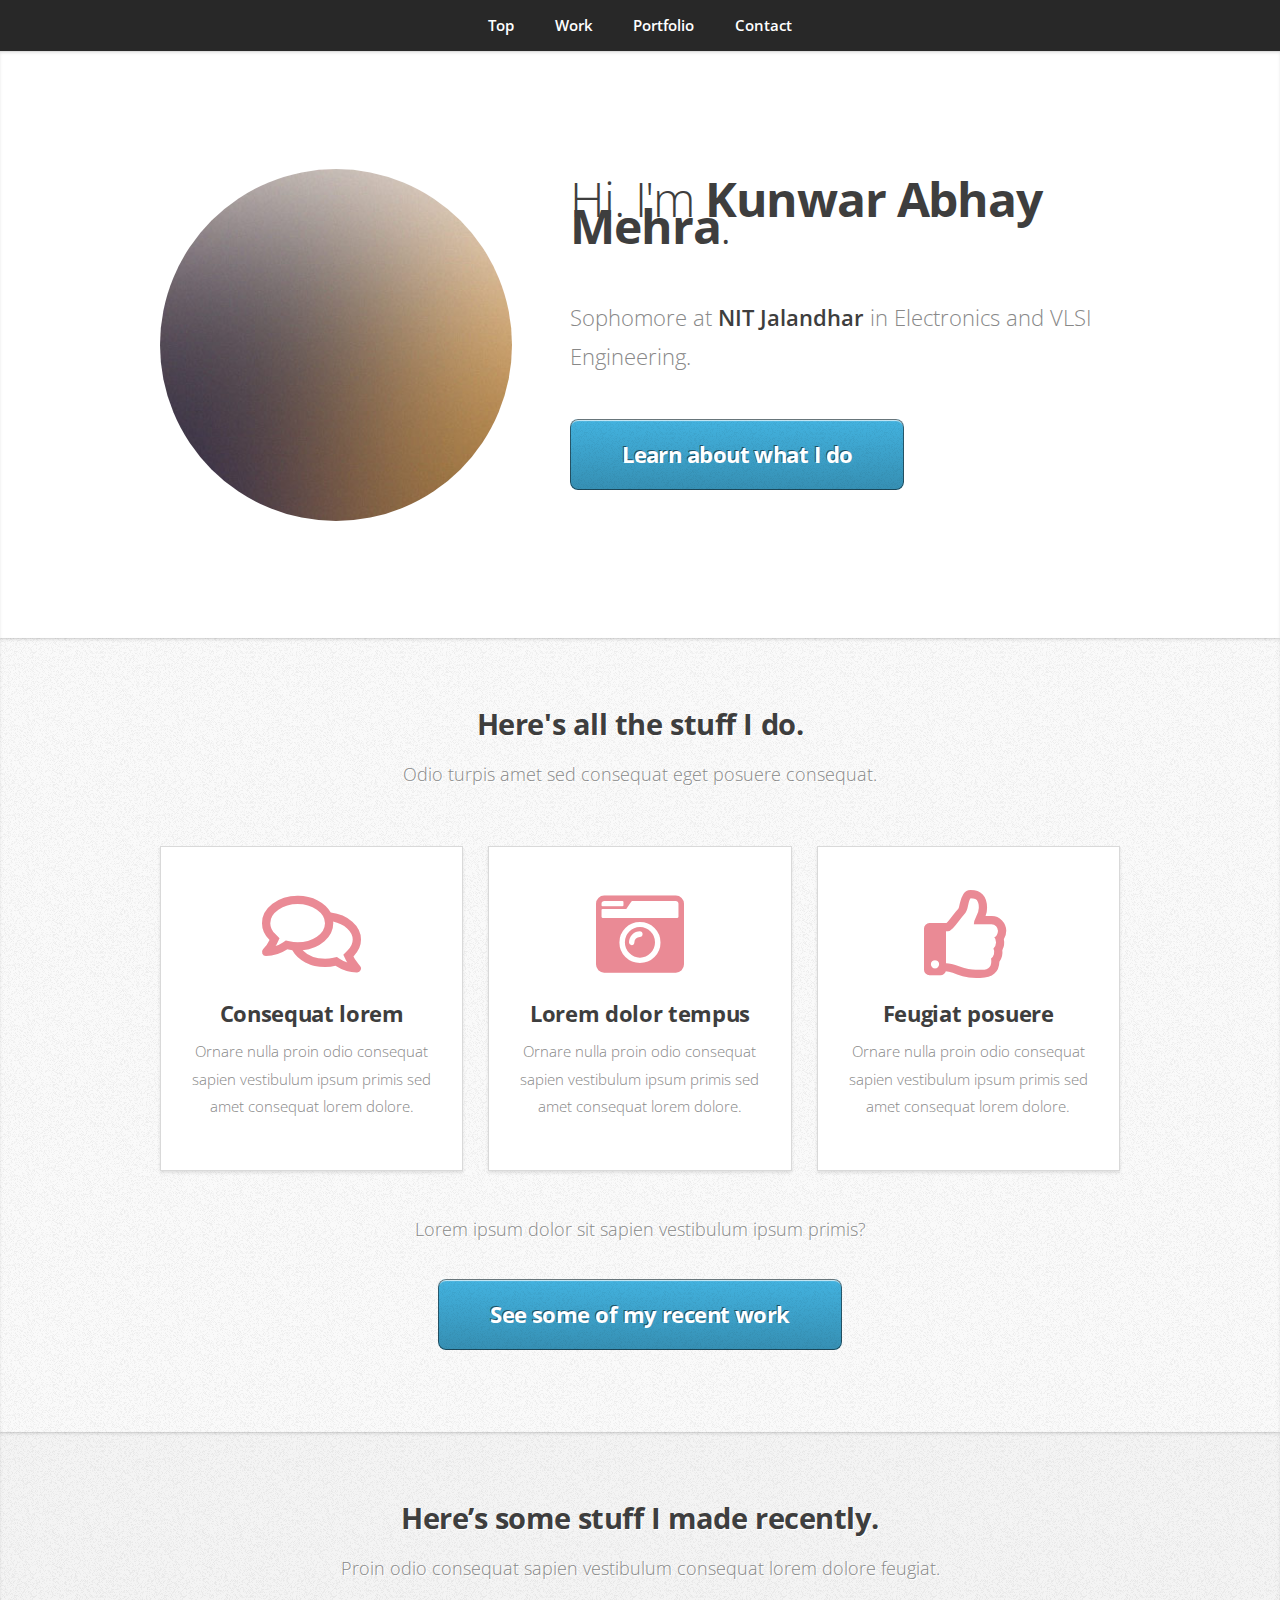
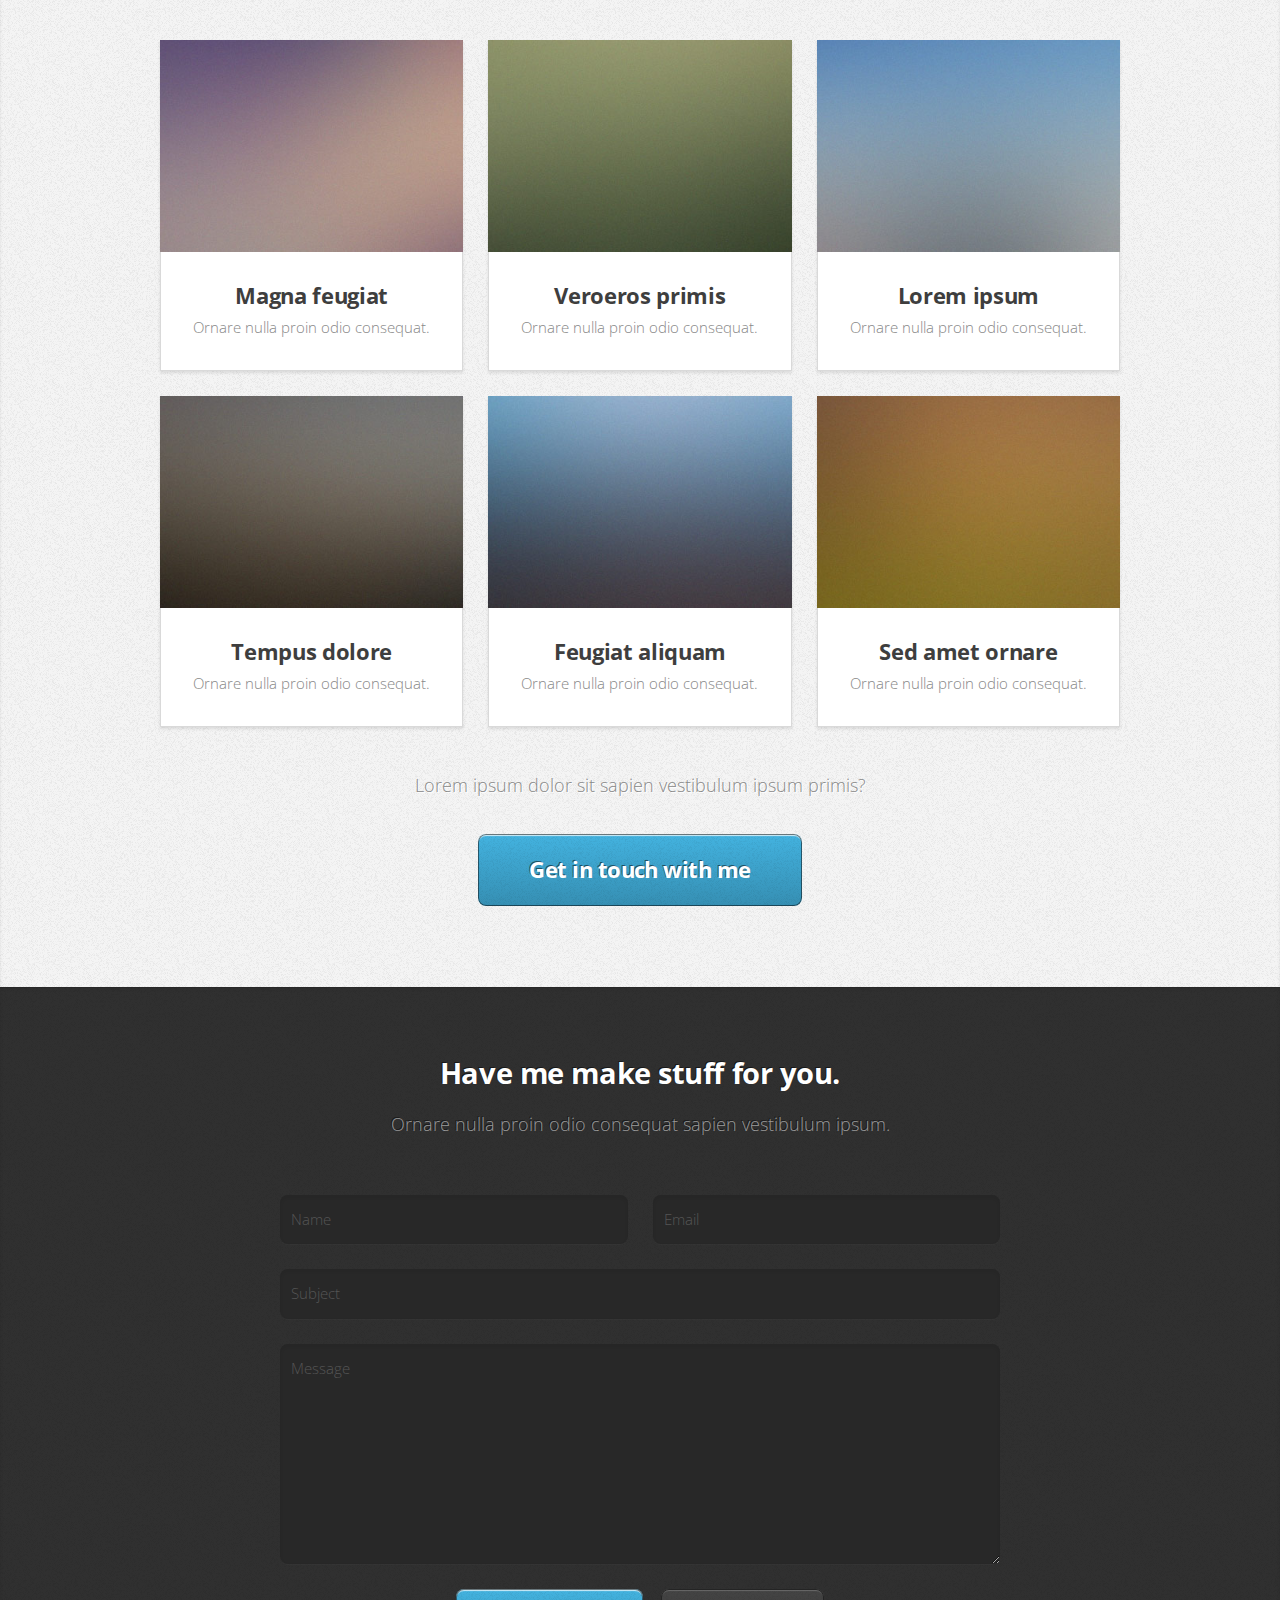
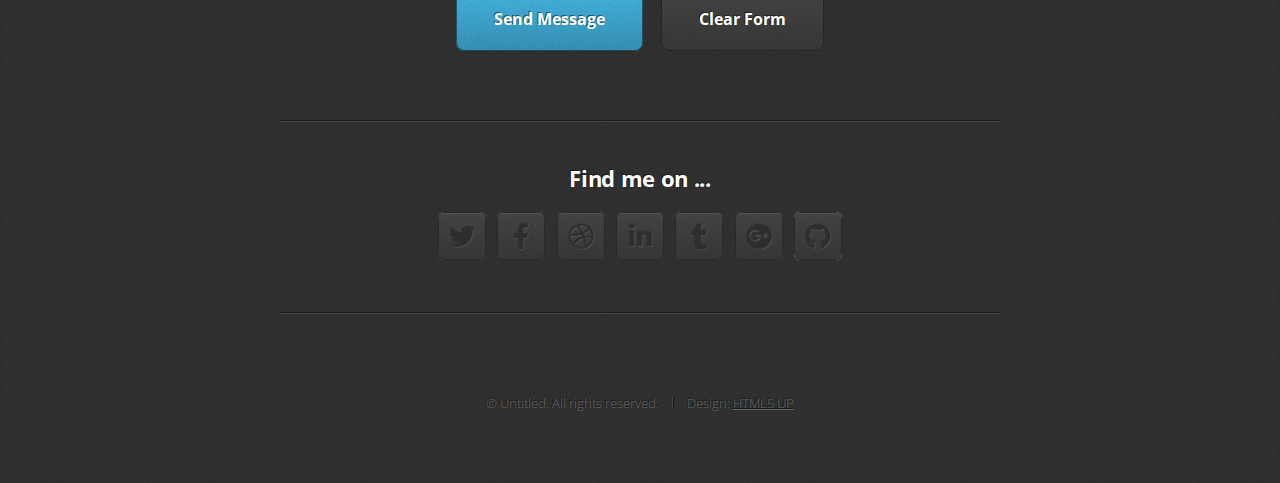
==== commit ef8fa467: "customization" ====
--- a/index.html
+++ b/index.html
@@ -1,7 +1,7 @@
 <!DOCTYPE HTML>
 <html>
 	<head>
-		<title>Miniport by HTML5 UP</title>
+		<title>Portfolio</title>
 		<meta charset="utf-8" />
 		<meta name="viewport" content="width=device-width, initial-scale=1, user-scalable=no" />
 		<link rel="stylesheet" href="assets/css/main.css" />
@@ -27,9 +27,9 @@
 						</div>
 						<div class="col-8 col-7-large col-12-medium">
 							<header>
-								<h1>Hi. I'm <strong>Jane Doe</strong>.</h1>
+								<h1>Hi. I'm <strong>Kunwar Abhay Mehra</strong>.</h1>
 							</header>
-							<p>And this is <strong>Miniport</strong>, a free, fully responsive HTML5 site template designed by <a href="http://twitter.com/ajlkn">AJ</a> for <a href="http://html5up.net">HTML5 UP</a> &amp; released under the <a href="http://html5up.net/license">CCA license</a>.</p>
+							<p>Sophomore at <strong>NIT Jalandhar</strong> in Electronics and VLSI Engineering. </p>
 							<a href="#work" class="button large scrolly">Learn about what I do</a>
 						</div>
 					</div>
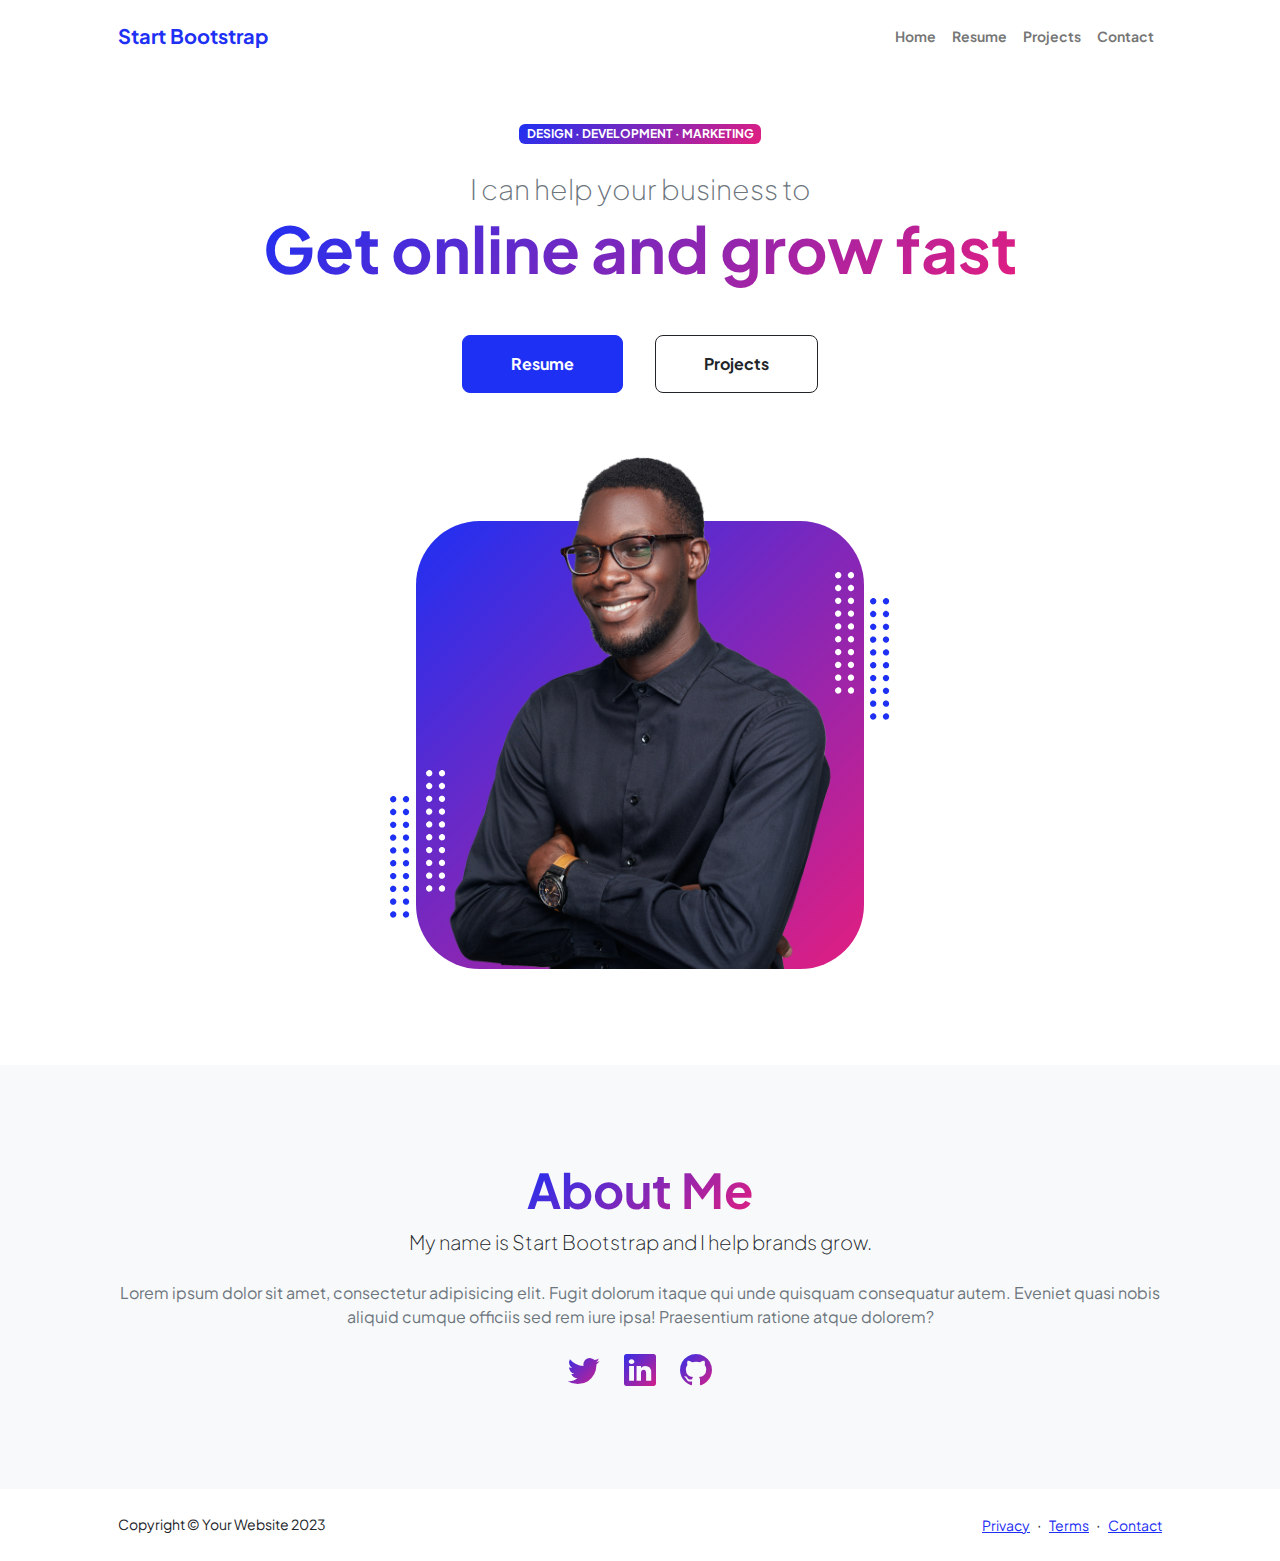
==== commit 4d3351d2: "temp" ====
--- a/index.html
+++ b/index.html
@@ -1,209 +1,218 @@
-<!DOCTYPE HTML>
-<html>
-	<head>
-		<title>Portfolio</title>
-		<meta charset="utf-8" />
-		<meta name="viewport" content="width=device-width, initial-scale=1, user-scalable=no" />
-		<link rel="stylesheet" href="assets/css/main.css" />
-	</head>
-	<body class="is-preload">
-
-		<!-- Nav -->
-			<nav id="nav">
-				<ul class="container">
-					<li><a href="#top">Top</a></li>
-					<li><a href="#work">Work</a></li>
-					<li><a href="#portfolio">Portfolio</a></li>
-					<li><a href="#contact">Contact</a></li>
-				</ul>
-			</nav>
-
-		<!-- Home -->
-			<article id="top" class="wrapper style1">
-				<div class="container">
-					<div class="row">
-						<div class="col-4 col-5-large col-12-medium">
-							<span class="image fit"><img src="images/pic00.jpg" alt="" /></span>
-						</div>
-						<div class="col-8 col-7-large col-12-medium">
-							<header>
-								<h1>Hi. I'm <strong>Kunwar Abhay Mehra</strong>.</h1>
-							</header>
-							<p>Sophomore at <strong>NIT Jalandhar</strong> in Electronics and VLSI Engineering. </p>
-							<a href="#work" class="button large scrolly">Learn about what I do</a>
-						</div>
-					</div>
-				</div>
-			</article>
-
-		<!-- Work -->
-			<article id="work" class="wrapper style2">
-				<div class="container">
-					<header>
-						<h2>Here's all the stuff I do.</h2>
-						<p>Odio turpis amet sed consequat eget posuere consequat.</p>
-					</header>
-					<div class="row aln-center">
-						<div class="col-4 col-6-medium col-12-small">
-							<section class="box style1">
-								<span class="icon featured fa-comments"></span>
-								<h3>Consequat lorem</h3>
-								<p>Ornare nulla proin odio consequat sapien vestibulum ipsum primis sed amet consequat lorem dolore.</p>
-							</section>
-						</div>
-						<div class="col-4 col-6-medium col-12-small">
-							<section class="box style1">
-								<span class="icon solid featured fa-camera-retro"></span>
-								<h3>Lorem dolor tempus</h3>
-								<p>Ornare nulla proin odio consequat sapien vestibulum ipsum primis sed amet consequat lorem dolore.</p>
-							</section>
-						</div>
-						<div class="col-4 col-6-medium col-12-small">
-							<section class="box style1">
-								<span class="icon featured fa-thumbs-up"></span>
-								<h3>Feugiat posuere</h3>
-								<p>Ornare nulla proin odio consequat sapien vestibulum ipsum primis sed amet consequat lorem dolore.</p>
-							</section>
-						</div>
-					</div>
-					<footer>
-						<p>Lorem ipsum dolor sit sapien vestibulum ipsum primis?</p>
-						<a href="#portfolio" class="button large scrolly">See some of my recent work</a>
-					</footer>
-				</div>
-			</article>
-
-		<!-- Portfolio -->
-			<article id="portfolio" class="wrapper style3">
-				<div class="container">
-					<header>
-						<h2>Here’s some stuff I made recently.</h2>
-						<p>Proin odio consequat  sapien vestibulum consequat lorem dolore feugiat.</p>
-					</header>
-					<div class="row">
-						<div class="col-4 col-6-medium col-12-small">
-							<article class="box style2">
-								<a href="#" class="image featured"><img src="images/pic01.jpg" alt="" /></a>
-								<h3><a href="#">Magna feugiat</a></h3>
-								<p>Ornare nulla proin odio consequat.</p>
-							</article>
-						</div>
-						<div class="col-4 col-6-medium col-12-small">
-							<article class="box style2">
-								<a href="#" class="image featured"><img src="images/pic02.jpg" alt="" /></a>
-								<h3><a href="#">Veroeros primis</a></h3>
-								<p>Ornare nulla proin odio consequat.</p>
-							</article>
-						</div>
-						<div class="col-4 col-6-medium col-12-small">
-							<article class="box style2">
-								<a href="#" class="image featured"><img src="images/pic03.jpg" alt="" /></a>
-								<h3><a href="#">Lorem ipsum</a></h3>
-								<p>Ornare nulla proin odio consequat.</p>
-							</article>
-						</div>
-						<div class="col-4 col-6-medium col-12-small">
-							<article class="box style2">
-								<a href="#" class="image featured"><img src="images/pic04.jpg" alt="" /></a>
-								<h3><a href="#">Tempus dolore</a></h3>
-								<p>Ornare nulla proin odio consequat.</p>
-							</article>
-						</div>
-						<div class="col-4 col-6-medium col-12-small">
-							<article class="box style2">
-								<a href="#" class="image featured"><img src="images/pic05.jpg" alt="" /></a>
-								<h3><a href="#">Feugiat aliquam</a></h3>
-								<p>Ornare nulla proin odio consequat.</p>
-							</article>
-						</div>
-						<div class="col-4 col-6-medium col-12-small">
-							<article class="box style2">
-								<a href="#" class="image featured"><img src="images/pic06.jpg" alt="" /></a>
-								<h3><a href="#">Sed amet ornare</a></h3>
-								<p>Ornare nulla proin odio consequat.</p>
-							</article>
-						</div>
-					</div>
-					<footer>
-						<p>Lorem ipsum dolor sit sapien vestibulum ipsum primis?</p>
-						<a href="#contact" class="button large scrolly">Get in touch with me</a>
-					</footer>
-				</div>
-			</article>
-
-		<!-- Contact -->
-			<article id="contact" class="wrapper style4">
-				<div class="container medium">
-					<header>
-						<h2>Have me make stuff for you.</h2>
-						<p>Ornare nulla proin odio consequat sapien vestibulum ipsum.</p>
-					</header>
-					<div class="row">
-						<div class="col-12">
-							<form method="post" action="#">
-								<div class="row">
-									<div class="col-6 col-12-small">
-										<input type="text" name="name" id="name" placeholder="Name" />
-									</div>
-									<div class="col-6 col-12-small">
-										<input type="text" name="email" id="email" placeholder="Email" />
-									</div>
-									<div class="col-12">
-										<input type="text" name="subject" id="subject" placeholder="Subject" />
-									</div>
-									<div class="col-12">
-										<textarea name="message" id="message" placeholder="Message"></textarea>
-									</div>
-									<div class="col-12">
-										<ul class="actions">
-											<li><input type="submit" value="Send Message" /></li>
-											<li><input type="reset" value="Clear Form" class="alt" /></li>
-										</ul>
-									</div>
-								</div>
-							</form>
-						</div>
-						<div class="col-12">
-							<hr />
-							<h3>Find me on ...</h3>
-							<ul class="social">
-								<li><a href="#" class="icon brands fa-twitter"><span class="label">Twitter</span></a></li>
-								<li><a href="#" class="icon brands fa-facebook-f"><span class="label">Facebook</span></a></li>
-								<li><a href="#" class="icon brands fa-dribbble"><span class="label">Dribbble</span></a></li>
-								<li><a href="#" class="icon brands fa-linkedin-in"><span class="label">LinkedIn</span></a></li>
-								<li><a href="#" class="icon brands fa-tumblr"><span class="label">Tumblr</span></a></li>
-								<li><a href="#" class="icon brands fa-google-plus"><span class="label">Google+</span></a></li>
-								<li><a href="#" class="icon brands fa-github"><span class="label">Github</span></a></li>
-								<!--
-								<li><a href="#" class="icon solid fa-rss"><span>RSS</span></a></li>
-								<li><a href="#" class="icon brands fa-instagram"><span>Instagram</span></a></li>
-								<li><a href="#" class="icon brands fa-foursquare"><span>Foursquare</span></a></li>
-								<li><a href="#" class="icon brands fa-skype"><span>Skype</span></a></li>
-								<li><a href="#" class="icon brands fa-soundcloud"><span>Soundcloud</span></a></li>
-								<li><a href="#" class="icon brands fa-youtube"><span>YouTube</span></a></li>
-								<li><a href="#" class="icon brands fa-blogger"><span>Blogger</span></a></li>
-								<li><a href="#" class="icon brands fa-flickr"><span>Flickr</span></a></li>
-								<li><a href="#" class="icon brands fa-vimeo"><span>Vimeo</span></a></li>
-								-->
-							</ul>
-							<hr />
-						</div>
-					</div>
-					<footer>
-						<ul id="copyright">
-							<li>&copy; Untitled. All rights reserved.</li><li>Design: <a href="http://html5up.net">HTML5 UP</a></li>
-						</ul>
-					</footer>
-				</div>
-			</article>
-
-		<!-- Scripts -->
-			<script src="assets/js/jquery.min.js"></script>
-			<script src="assets/js/jquery.scrolly.min.js"></script>
-			<script src="assets/js/browser.min.js"></script>
-			<script src="assets/js/breakpoints.min.js"></script>
-			<script src="assets/js/util.js"></script>
-			<script src="assets/js/main.js"></script>
-
-	</body>
-</html>+<!DOCTYPE html>
+<html lang="en">
+    <head>
+        <meta charset="utf-8" />
+        <meta name="viewport" content="width=device-width, initial-scale=1, shrink-to-fit=no" />
+        <meta name="description" content="" />
+        <meta name="author" content="" />
+        <title>Personal - Start Bootstrap Theme</title>
+        <!-- Favicon-->
+        <link rel="icon" type="image/x-icon" href="assets/favicon.ico" />
+        <!-- Custom Google font-->
+        <link rel="preconnect" href="https://fonts.googleapis.com" />
+        <link rel="preconnect" href="https://fonts.gstatic.com" crossorigin />
+        <link href="https://fonts.googleapis.com/css2?family=Plus+Jakarta+Sans:wght@100;200;300;400;500;600;700;800;900&amp;display=swap" rel="stylesheet" />
+        <!-- Bootstrap icons-->
+        <link href="https://cdn.jsdelivr.net/npm/bootstrap-icons@1.8.1/font/bootstrap-icons.css" rel="stylesheet" />
+        <!-- Core theme CSS (includes Bootstrap)-->
+        <link href="css/styles.css" rel="stylesheet" />
+    </head>
+    <body class="d-flex flex-column h-100">
+        <main class="flex-shrink-0">
+            <!-- Navigation-->
+            <nav class="navbar navbar-expand-lg navbar-light bg-white py-3">
+                <div class="container px-5">
+                    <a class="navbar-brand" href="index.html"><span class="fw-bolder text-primary">Start Bootstrap</span></a>
+                    <button class="navbar-toggler" type="button" data-bs-toggle="collapse" data-bs-target="#navbarSupportedContent" aria-controls="navbarSupportedContent" aria-expanded="false" aria-label="Toggle navigation"><span class="navbar-toggler-icon"></span></button>
+                    <div class="collapse navbar-collapse" id="navbarSupportedContent">
+                        <ul class="navbar-nav ms-auto mb-2 mb-lg-0 small fw-bolder">
+                            <li class="nav-item"><a class="nav-link" href="index.html">Home</a></li>
+                            <li class="nav-item"><a class="nav-link" href="resume.html">Resume</a></li>
+                            <li class="nav-item"><a class="nav-link" href="projects.html">Projects</a></li>
+                            <li class="nav-item"><a class="nav-link" href="contact.html">Contact</a></li>
+                        </ul>
+                    </div>
+                </div>
+            </nav>
+            <!-- Header-->
+            <header class="py-5">
+                <div class="container px-5 pb-5">
+                    <div class="row gx-5 align-items-center">
+                        <div class="col-xxl-5">
+                            <!-- Header text content-->
+                            <div class="text-center text-xxl-start">
+                                <div class="badge bg-gradient-primary-to-secondary text-white mb-4"><div class="text-uppercase">Design &middot; Development &middot; Marketing</div></div>
+                                <div class="fs-3 fw-light text-muted">I can help your business to</div>
+                                <h1 class="display-3 fw-bolder mb-5"><span class="text-gradient d-inline">Get online and grow fast</span></h1>
+                                <div class="d-grid gap-3 d-sm-flex justify-content-sm-center justify-content-xxl-start mb-3">
+                                    <a class="btn btn-primary btn-lg px-5 py-3 me-sm-3 fs-6 fw-bolder" href="resume.html">Resume</a>
+                                    <a class="btn btn-outline-dark btn-lg px-5 py-3 fs-6 fw-bolder" href="projects.html">Projects</a>
+                                </div>
+                            </div>
+                        </div>
+                        <div class="col-xxl-7">
+                            <!-- Header profile picture-->
+                            <div class="d-flex justify-content-center mt-5 mt-xxl-0">
+                                <div class="profile bg-gradient-primary-to-secondary">
+                                    <!-- TIP: For best results, use a photo with a transparent background like the demo example below-->
+                                    <!-- Watch a tutorial on how to do this on YouTube (link)-->
+                                    <img class="profile-img" src="assets/profile.png" alt="..." />
+                                    <div class="dots-1">
+                                        <!-- SVG Dots-->
+                                        <svg version="1.1" xmlns="http://www.w3.org/2000/svg" xmlns:xlink="http://www.w3.org/1999/xlink" x="0px" y="0px" viewBox="0 0 191.6 1215.4" style="enable-background: new 0 0 191.6 1215.4" xml:space="preserve">
+                                            <g transform="translate(0.000000,1280.000000) scale(0.100000,-0.100000)">
+                                                <path d="M227.7,12788.6c-105-35-200-141-222-248c-43-206,163-412,369-369c155,32,275,190,260,339c-11,105-90,213-190,262        C383.7,12801.6,289.7,12808.6,227.7,12788.6z"></path>
+                                                <path d="M1507.7,12788.6c-151-50-253-216-222-362c25-119,136-230,254-255c194-41,395,142,375,339c-11,105-90,213-190,262        C1663.7,12801.6,1569.7,12808.6,1507.7,12788.6z"></path>
+                                                <path d="M227.7,11508.6c-105-35-200-141-222-248c-43-206,163-412,369-369c155,32,275,190,260,339c-11,105-90,213-190,262        C383.7,11521.6,289.7,11528.6,227.7,11508.6z"></path>
+                                                <path d="M1507.7,11508.6c-151-50-253-216-222-362c25-119,136-230,254-255c194-41,395,142,375,339c-11,105-90,213-190,262        C1663.7,11521.6,1569.7,11528.6,1507.7,11508.6z"></path>
+                                                <path d="M227.7,10228.6c-105-35-200-141-222-248c-43-206,163-412,369-369c155,32,275,190,260,339c-11,105-90,213-190,262        C383.7,10241.6,289.7,10248.6,227.7,10228.6z"></path>
+                                                <path d="M1507.7,10228.6c-105-35-200-141-222-248c-43-206,163-412,369-369c155,32,275,190,260,339c-11,105-90,213-190,262        C1663.7,10241.6,1569.7,10248.6,1507.7,10228.6z"></path>
+                                                <path d="M227.7,8948.6c-105-35-200-141-222-248c-43-206,163-412,369-369c155,32,275,190,260,339c-11,105-90,213-190,262        C383.7,8961.6,289.7,8968.6,227.7,8948.6z"></path>
+                                                <path d="M1507.7,8948.6c-105-35-200-141-222-248c-43-206,163-412,369-369c155,32,275,190,260,339c-11,105-90,213-190,262        C1663.7,8961.6,1569.7,8968.6,1507.7,8948.6z"></path>
+                                                <path d="M227.7,7668.6c-105-35-200-141-222-248c-43-206,163-412,369-369c155,32,275,190,260,339c-11,105-90,213-190,262        C383.7,7681.6,289.7,7688.6,227.7,7668.6z"></path>
+                                                <path d="M1507.7,7668.6c-105-35-200-141-222-248c-43-206,163-412,369-369c155,32,275,190,260,339c-11,105-90,213-190,262        C1663.7,7681.6,1569.7,7688.6,1507.7,7668.6z"></path>
+                                                <path d="M227.7,6388.6c-105-35-200-141-222-248c-43-206,163-412,369-369c155,32,275,190,260,339c-11,105-90,213-190,262        C383.7,6401.6,289.7,6408.6,227.7,6388.6z"></path>
+                                                <path d="M1507.7,6388.6c-105-35-200-141-222-248c-43-206,163-412,369-369c155,32,275,190,260,339c-11,105-90,213-190,262        C1663.7,6401.6,1569.7,6408.6,1507.7,6388.6z"></path>
+                                                <path d="M227.7,5108.6c-105-35-200-141-222-248c-43-206,163-412,369-369c155,32,275,190,260,339c-11,105-90,213-190,262        C383.7,5121.6,289.7,5128.6,227.7,5108.6z"></path>
+                                                <path d="M1507.7,5108.6c-105-35-200-141-222-248c-43-206,163-412,369-369c155,32,275,190,260,339c-11,105-90,213-190,262        C1663.7,5121.6,1569.7,5128.6,1507.7,5108.6z"></path>
+                                                <path d="M227.7,3828.6c-105-35-200-141-222-248c-43-206,163-412,369-369c155,32,275,190,260,339c-11,105-90,213-190,262        C383.7,3841.6,289.7,3848.6,227.7,3828.6z"></path>
+                                                <path d="M1507.7,3828.6c-105-35-200-141-222-248c-43-206,163-412,369-369c155,32,275,190,260,339c-11,105-90,213-190,262        C1663.7,3841.6,1569.7,3848.6,1507.7,3828.6z"></path>
+                                                <path d="M227.7,2548.6c-105-35-200-141-222-248c-43-206,163-412,369-369c155,32,275,190,260,339c-11,105-90,213-190,262        C383.7,2561.6,289.7,2568.6,227.7,2548.6z"></path>
+                                                <path d="M1507.7,2548.6c-105-35-200-141-222-248c-43-206,163-412,369-369c155,32,275,190,260,339c-11,105-90,213-190,262        C1663.7,2561.6,1569.7,2568.6,1507.7,2548.6z"></path>
+                                                <path d="M227.7,1268.6c-105-35-200-141-222-248c-43-206,163-412,369-369c155,32,275,190,260,339c-11,105-90,213-190,262        C383.7,1281.6,289.7,1288.6,227.7,1268.6z"></path>
+                                                <path d="M1507.7,1268.6c-105-35-200-141-222-248c-43-206,163-412,369-369c155,32,275,190,260,339c-11,105-90,213-190,262        C1663.7,1281.6,1569.7,1288.6,1507.7,1268.6z"></path>
+                                            </g>
+                                        </svg>
+                                        <!-- END of SVG dots-->
+                                    </div>
+                                    <div class="dots-2">
+                                        <!-- SVG Dots-->
+                                        <svg version="1.1" xmlns="http://www.w3.org/2000/svg" xmlns:xlink="http://www.w3.org/1999/xlink" x="0px" y="0px" viewBox="0 0 191.6 1215.4" style="enable-background: new 0 0 191.6 1215.4" xml:space="preserve">
+                                            <g transform="translate(0.000000,1280.000000) scale(0.100000,-0.100000)">
+                                                <path d="M227.7,12788.6c-105-35-200-141-222-248c-43-206,163-412,369-369c155,32,275,190,260,339c-11,105-90,213-190,262        C383.7,12801.6,289.7,12808.6,227.7,12788.6z"></path>
+                                                <path d="M1507.7,12788.6c-151-50-253-216-222-362c25-119,136-230,254-255c194-41,395,142,375,339c-11,105-90,213-190,262        C1663.7,12801.6,1569.7,12808.6,1507.7,12788.6z"></path>
+                                                <path d="M227.7,11508.6c-105-35-200-141-222-248c-43-206,163-412,369-369c155,32,275,190,260,339c-11,105-90,213-190,262        C383.7,11521.6,289.7,11528.6,227.7,11508.6z"></path>
+                                                <path d="M1507.7,11508.6c-151-50-253-216-222-362c25-119,136-230,254-255c194-41,395,142,375,339c-11,105-90,213-190,262        C1663.7,11521.6,1569.7,11528.6,1507.7,11508.6z"></path>
+                                                <path d="M227.7,10228.6c-105-35-200-141-222-248c-43-206,163-412,369-369c155,32,275,190,260,339c-11,105-90,213-190,262        C383.7,10241.6,289.7,10248.6,227.7,10228.6z"></path>
+                                                <path d="M1507.7,10228.6c-105-35-200-141-222-248c-43-206,163-412,369-369c155,32,275,190,260,339c-11,105-90,213-190,262        C1663.7,10241.6,1569.7,10248.6,1507.7,10228.6z"></path>
+                                                <path d="M227.7,8948.6c-105-35-200-141-222-248c-43-206,163-412,369-369c155,32,275,190,260,339c-11,105-90,213-190,262        C383.7,8961.6,289.7,8968.6,227.7,8948.6z"></path>
+                                                <path d="M1507.7,8948.6c-105-35-200-141-222-248c-43-206,163-412,369-369c155,32,275,190,260,339c-11,105-90,213-190,262        C1663.7,8961.6,1569.7,8968.6,1507.7,8948.6z"></path>
+                                                <path d="M227.7,7668.6c-105-35-200-141-222-248c-43-206,163-412,369-369c155,32,275,190,260,339c-11,105-90,213-190,262        C383.7,7681.6,289.7,7688.6,227.7,7668.6z"></path>
+                                                <path d="M1507.7,7668.6c-105-35-200-141-222-248c-43-206,163-412,369-369c155,32,275,190,260,339c-11,105-90,213-190,262        C1663.7,7681.6,1569.7,7688.6,1507.7,7668.6z"></path>
+                                                <path d="M227.7,6388.6c-105-35-200-141-222-248c-43-206,163-412,369-369c155,32,275,190,260,339c-11,105-90,213-190,262        C383.7,6401.6,289.7,6408.6,227.7,6388.6z"></path>
+                                                <path d="M1507.7,6388.6c-105-35-200-141-222-248c-43-206,163-412,369-369c155,32,275,190,260,339c-11,105-90,213-190,262        C1663.7,6401.6,1569.7,6408.6,1507.7,6388.6z"></path>
+                                                <path d="M227.7,5108.6c-105-35-200-141-222-248c-43-206,163-412,369-369c155,32,275,190,260,339c-11,105-90,213-190,262        C383.7,5121.6,289.7,5128.6,227.7,5108.6z"></path>
+                                                <path d="M1507.7,5108.6c-105-35-200-141-222-248c-43-206,163-412,369-369c155,32,275,190,260,339c-11,105-90,213-190,262        C1663.7,5121.6,1569.7,5128.6,1507.7,5108.6z"></path>
+                                                <path d="M227.7,3828.6c-105-35-200-141-222-248c-43-206,163-412,369-369c155,32,275,190,260,339c-11,105-90,213-190,262        C383.7,3841.6,289.7,3848.6,227.7,3828.6z"></path>
+                                                <path d="M1507.7,3828.6c-105-35-200-141-222-248c-43-206,163-412,369-369c155,32,275,190,260,339c-11,105-90,213-190,262        C1663.7,3841.6,1569.7,3848.6,1507.7,3828.6z"></path>
+                                                <path d="M227.7,2548.6c-105-35-200-141-222-248c-43-206,163-412,369-369c155,32,275,190,260,339c-11,105-90,213-190,262        C383.7,2561.6,289.7,2568.6,227.7,2548.6z"></path>
+                                                <path d="M1507.7,2548.6c-105-35-200-141-222-248c-43-206,163-412,369-369c155,32,275,190,260,339c-11,105-90,213-190,262        C1663.7,2561.6,1569.7,2568.6,1507.7,2548.6z"></path>
+                                                <path d="M227.7,1268.6c-105-35-200-141-222-248c-43-206,163-412,369-369c155,32,275,190,260,339c-11,105-90,213-190,262        C383.7,1281.6,289.7,1288.6,227.7,1268.6z"></path>
+                                                <path d="M1507.7,1268.6c-105-35-200-141-222-248c-43-206,163-412,369-369c155,32,275,190,260,339c-11,105-90,213-190,262        C1663.7,1281.6,1569.7,1288.6,1507.7,1268.6z"></path>
+                                            </g>
+                                        </svg>
+                                        <!-- END of SVG dots-->
+                                    </div>
+                                    <div class="dots-3">
+                                        <!-- SVG Dots-->
+                                        <svg version="1.1" xmlns="http://www.w3.org/2000/svg" xmlns:xlink="http://www.w3.org/1999/xlink" x="0px" y="0px" viewBox="0 0 191.6 1215.4" style="enable-background: new 0 0 191.6 1215.4" xml:space="preserve">
+                                            <g transform="translate(0.000000,1280.000000) scale(0.100000,-0.100000)">
+                                                <path d="M227.7,12788.6c-105-35-200-141-222-248c-43-206,163-412,369-369c155,32,275,190,260,339c-11,105-90,213-190,262        C383.7,12801.6,289.7,12808.6,227.7,12788.6z"></path>
+                                                <path d="M1507.7,12788.6c-151-50-253-216-222-362c25-119,136-230,254-255c194-41,395,142,375,339c-11,105-90,213-190,262        C1663.7,12801.6,1569.7,12808.6,1507.7,12788.6z"></path>
+                                                <path d="M227.7,11508.6c-105-35-200-141-222-248c-43-206,163-412,369-369c155,32,275,190,260,339c-11,105-90,213-190,262        C383.7,11521.6,289.7,11528.6,227.7,11508.6z"></path>
+                                                <path d="M1507.7,11508.6c-151-50-253-216-222-362c25-119,136-230,254-255c194-41,395,142,375,339c-11,105-90,213-190,262        C1663.7,11521.6,1569.7,11528.6,1507.7,11508.6z"></path>
+                                                <path d="M227.7,10228.6c-105-35-200-141-222-248c-43-206,163-412,369-369c155,32,275,190,260,339c-11,105-90,213-190,262        C383.7,10241.6,289.7,10248.6,227.7,10228.6z"></path>
+                                                <path d="M1507.7,10228.6c-105-35-200-141-222-248c-43-206,163-412,369-369c155,32,275,190,260,339c-11,105-90,213-190,262        C1663.7,10241.6,1569.7,10248.6,1507.7,10228.6z"></path>
+                                                <path d="M227.7,8948.6c-105-35-200-141-222-248c-43-206,163-412,369-369c155,32,275,190,260,339c-11,105-90,213-190,262        C383.7,8961.6,289.7,8968.6,227.7,8948.6z"></path>
+                                                <path d="M1507.7,8948.6c-105-35-200-141-222-248c-43-206,163-412,369-369c155,32,275,190,260,339c-11,105-90,213-190,262        C1663.7,8961.6,1569.7,8968.6,1507.7,8948.6z"></path>
+                                                <path d="M227.7,7668.6c-105-35-200-141-222-248c-43-206,163-412,369-369c155,32,275,190,260,339c-11,105-90,213-190,262        C383.7,7681.6,289.7,7688.6,227.7,7668.6z"></path>
+                                                <path d="M1507.7,7668.6c-105-35-200-141-222-248c-43-206,163-412,369-369c155,32,275,190,260,339c-11,105-90,213-190,262        C1663.7,7681.6,1569.7,7688.6,1507.7,7668.6z"></path>
+                                                <path d="M227.7,6388.6c-105-35-200-141-222-248c-43-206,163-412,369-369c155,32,275,190,260,339c-11,105-90,213-190,262        C383.7,6401.6,289.7,6408.6,227.7,6388.6z"></path>
+                                                <path d="M1507.7,6388.6c-105-35-200-141-222-248c-43-206,163-412,369-369c155,32,275,190,260,339c-11,105-90,213-190,262        C1663.7,6401.6,1569.7,6408.6,1507.7,6388.6z"></path>
+                                                <path d="M227.7,5108.6c-105-35-200-141-222-248c-43-206,163-412,369-369c155,32,275,190,260,339c-11,105-90,213-190,262        C383.7,5121.6,289.7,5128.6,227.7,5108.6z"></path>
+                                                <path d="M1507.7,5108.6c-105-35-200-141-222-248c-43-206,163-412,369-369c155,32,275,190,260,339c-11,105-90,213-190,262        C1663.7,5121.6,1569.7,5128.6,1507.7,5108.6z"></path>
+                                                <path d="M227.7,3828.6c-105-35-200-141-222-248c-43-206,163-412,369-369c155,32,275,190,260,339c-11,105-90,213-190,262        C383.7,3841.6,289.7,3848.6,227.7,3828.6z"></path>
+                                                <path d="M1507.7,3828.6c-105-35-200-141-222-248c-43-206,163-412,369-369c155,32,275,190,260,339c-11,105-90,213-190,262        C1663.7,3841.6,1569.7,3848.6,1507.7,3828.6z"></path>
+                                                <path d="M227.7,2548.6c-105-35-200-141-222-248c-43-206,163-412,369-369c155,32,275,190,260,339c-11,105-90,213-190,262        C383.7,2561.6,289.7,2568.6,227.7,2548.6z"></path>
+                                                <path d="M1507.7,2548.6c-105-35-200-141-222-248c-43-206,163-412,369-369c155,32,275,190,260,339c-11,105-90,213-190,262        C1663.7,2561.6,1569.7,2568.6,1507.7,2548.6z"></path>
+                                                <path d="M227.7,1268.6c-105-35-200-141-222-248c-43-206,163-412,369-369c155,32,275,190,260,339c-11,105-90,213-190,262        C383.7,1281.6,289.7,1288.6,227.7,1268.6z"></path>
+                                                <path d="M1507.7,1268.6c-105-35-200-141-222-248c-43-206,163-412,369-369c155,32,275,190,260,339c-11,105-90,213-190,262        C1663.7,1281.6,1569.7,1288.6,1507.7,1268.6z"></path>
+                                            </g>
+                                        </svg>
+                                        <!-- END of SVG dots-->
+                                    </div>
+                                    <div class="dots-4">
+                                        <!-- SVG Dots-->
+                                        <svg version="1.1" xmlns="http://www.w3.org/2000/svg" xmlns:xlink="http://www.w3.org/1999/xlink" x="0px" y="0px" viewBox="0 0 191.6 1215.4" style="enable-background: new 0 0 191.6 1215.4" xml:space="preserve">
+                                            <g transform="translate(0.000000,1280.000000) scale(0.100000,-0.100000)">
+                                                <path d="M227.7,12788.6c-105-35-200-141-222-248c-43-206,163-412,369-369c155,32,275,190,260,339c-11,105-90,213-190,262        C383.7,12801.6,289.7,12808.6,227.7,12788.6z"></path>
+                                                <path d="M1507.7,12788.6c-151-50-253-216-222-362c25-119,136-230,254-255c194-41,395,142,375,339c-11,105-90,213-190,262        C1663.7,12801.6,1569.7,12808.6,1507.7,12788.6z"></path>
+                                                <path d="M227.7,11508.6c-105-35-200-141-222-248c-43-206,163-412,369-369c155,32,275,190,260,339c-11,105-90,213-190,262        C383.7,11521.6,289.7,11528.6,227.7,11508.6z"></path>
+                                                <path d="M1507.7,11508.6c-151-50-253-216-222-362c25-119,136-230,254-255c194-41,395,142,375,339c-11,105-90,213-190,262        C1663.7,11521.6,1569.7,11528.6,1507.7,11508.6z"></path>
+                                                <path d="M227.7,10228.6c-105-35-200-141-222-248c-43-206,163-412,369-369c155,32,275,190,260,339c-11,105-90,213-190,262        C383.7,10241.6,289.7,10248.6,227.7,10228.6z"></path>
+                                                <path d="M1507.7,10228.6c-105-35-200-141-222-248c-43-206,163-412,369-369c155,32,275,190,260,339c-11,105-90,213-190,262        C1663.7,10241.6,1569.7,10248.6,1507.7,10228.6z"></path>
+                                                <path d="M227.7,8948.6c-105-35-200-141-222-248c-43-206,163-412,369-369c155,32,275,190,260,339c-11,105-90,213-190,262        C383.7,8961.6,289.7,8968.6,227.7,8948.6z"></path>
+                                                <path d="M1507.7,8948.6c-105-35-200-141-222-248c-43-206,163-412,369-369c155,32,275,190,260,339c-11,105-90,213-190,262        C1663.7,8961.6,1569.7,8968.6,1507.7,8948.6z"></path>
+                                                <path d="M227.7,7668.6c-105-35-200-141-222-248c-43-206,163-412,369-369c155,32,275,190,260,339c-11,105-90,213-190,262        C383.7,7681.6,289.7,7688.6,227.7,7668.6z"></path>
+                                                <path d="M1507.7,7668.6c-105-35-200-141-222-248c-43-206,163-412,369-369c155,32,275,190,260,339c-11,105-90,213-190,262        C1663.7,7681.6,1569.7,7688.6,1507.7,7668.6z"></path>
+                                                <path d="M227.7,6388.6c-105-35-200-141-222-248c-43-206,163-412,369-369c155,32,275,190,260,339c-11,105-90,213-190,262        C383.7,6401.6,289.7,6408.6,227.7,6388.6z"></path>
+                                                <path d="M1507.7,6388.6c-105-35-200-141-222-248c-43-206,163-412,369-369c155,32,275,190,260,339c-11,105-90,213-190,262        C1663.7,6401.6,1569.7,6408.6,1507.7,6388.6z"></path>
+                                                <path d="M227.7,5108.6c-105-35-200-141-222-248c-43-206,163-412,369-369c155,32,275,190,260,339c-11,105-90,213-190,262        C383.7,5121.6,289.7,5128.6,227.7,5108.6z"></path>
+                                                <path d="M1507.7,5108.6c-105-35-200-141-222-248c-43-206,163-412,369-369c155,32,275,190,260,339c-11,105-90,213-190,262        C1663.7,5121.6,1569.7,5128.6,1507.7,5108.6z"></path>
+                                                <path d="M227.7,3828.6c-105-35-200-141-222-248c-43-206,163-412,369-369c155,32,275,190,260,339c-11,105-90,213-190,262        C383.7,3841.6,289.7,3848.6,227.7,3828.6z"></path>
+                                                <path d="M1507.7,3828.6c-105-35-200-141-222-248c-43-206,163-412,369-369c155,32,275,190,260,339c-11,105-90,213-190,262        C1663.7,3841.6,1569.7,3848.6,1507.7,3828.6z"></path>
+                                                <path d="M227.7,2548.6c-105-35-200-141-222-248c-43-206,163-412,369-369c155,32,275,190,260,339c-11,105-90,213-190,262        C383.7,2561.6,289.7,2568.6,227.7,2548.6z"></path>
+                                                <path d="M1507.7,2548.6c-105-35-200-141-222-248c-43-206,163-412,369-369c155,32,275,190,260,339c-11,105-90,213-190,262        C1663.7,2561.6,1569.7,2568.6,1507.7,2548.6z"></path>
+                                                <path d="M227.7,1268.6c-105-35-200-141-222-248c-43-206,163-412,369-369c155,32,275,190,260,339c-11,105-90,213-190,262        C383.7,1281.6,289.7,1288.6,227.7,1268.6z"></path>
+                                                <path d="M1507.7,1268.6c-105-35-200-141-222-248c-43-206,163-412,369-369c155,32,275,190,260,339c-11,105-90,213-190,262        C1663.7,1281.6,1569.7,1288.6,1507.7,1268.6z"></path>
+                                            </g>
+                                        </svg>
+                                        <!-- END of SVG dots-->
+                                    </div>
+                                </div>
+                            </div>
+                        </div>
+                    </div>
+                </div>
+            </header>
+            <!-- About Section-->
+            <section class="bg-light py-5">
+                <div class="container px-5">
+                    <div class="row gx-5 justify-content-center">
+                        <div class="col-xxl-8">
+                            <div class="text-center my-5">
+                                <h2 class="display-5 fw-bolder"><span class="text-gradient d-inline">About Me</span></h2>
+                                <p class="lead fw-light mb-4">My name is Start Bootstrap and I help brands grow.</p>
+                                <p class="text-muted">Lorem ipsum dolor sit amet, consectetur adipisicing elit. Fugit dolorum itaque qui unde quisquam consequatur autem. Eveniet quasi nobis aliquid cumque officiis sed rem iure ipsa! Praesentium ratione atque dolorem?</p>
+                                <div class="d-flex justify-content-center fs-2 gap-4">
+                                    <a class="text-gradient" href="#!"><i class="bi bi-twitter"></i></a>
+                                    <a class="text-gradient" href="#!"><i class="bi bi-linkedin"></i></a>
+                                    <a class="text-gradient" href="#!"><i class="bi bi-github"></i></a>
+                                </div>
+                            </div>
+                        </div>
+                    </div>
+                </div>
+            </section>
+        </main>
+        <!-- Footer-->
+        <footer class="bg-white py-4 mt-auto">
+            <div class="container px-5">
+                <div class="row align-items-center justify-content-between flex-column flex-sm-row">
+                    <div class="col-auto"><div class="small m-0">Copyright &copy; Your Website 2023</div></div>
+                    <div class="col-auto">
+                        <a class="small" href="#!">Privacy</a>
+                        <span class="mx-1">&middot;</span>
+                        <a class="small" href="#!">Terms</a>
+                        <span class="mx-1">&middot;</span>
+                        <a class="small" href="#!">Contact</a>
+                    </div>
+                </div>
+            </div>
+        </footer>
+        <!-- Bootstrap core JS-->
+        <script src="https://cdn.jsdelivr.net/npm/bootstrap@5.2.3/dist/js/bootstrap.bundle.min.js"></script>
+        <!-- Core theme JS-->
+        <script src="js/scripts.js"></script>
+    </body>
+</html>
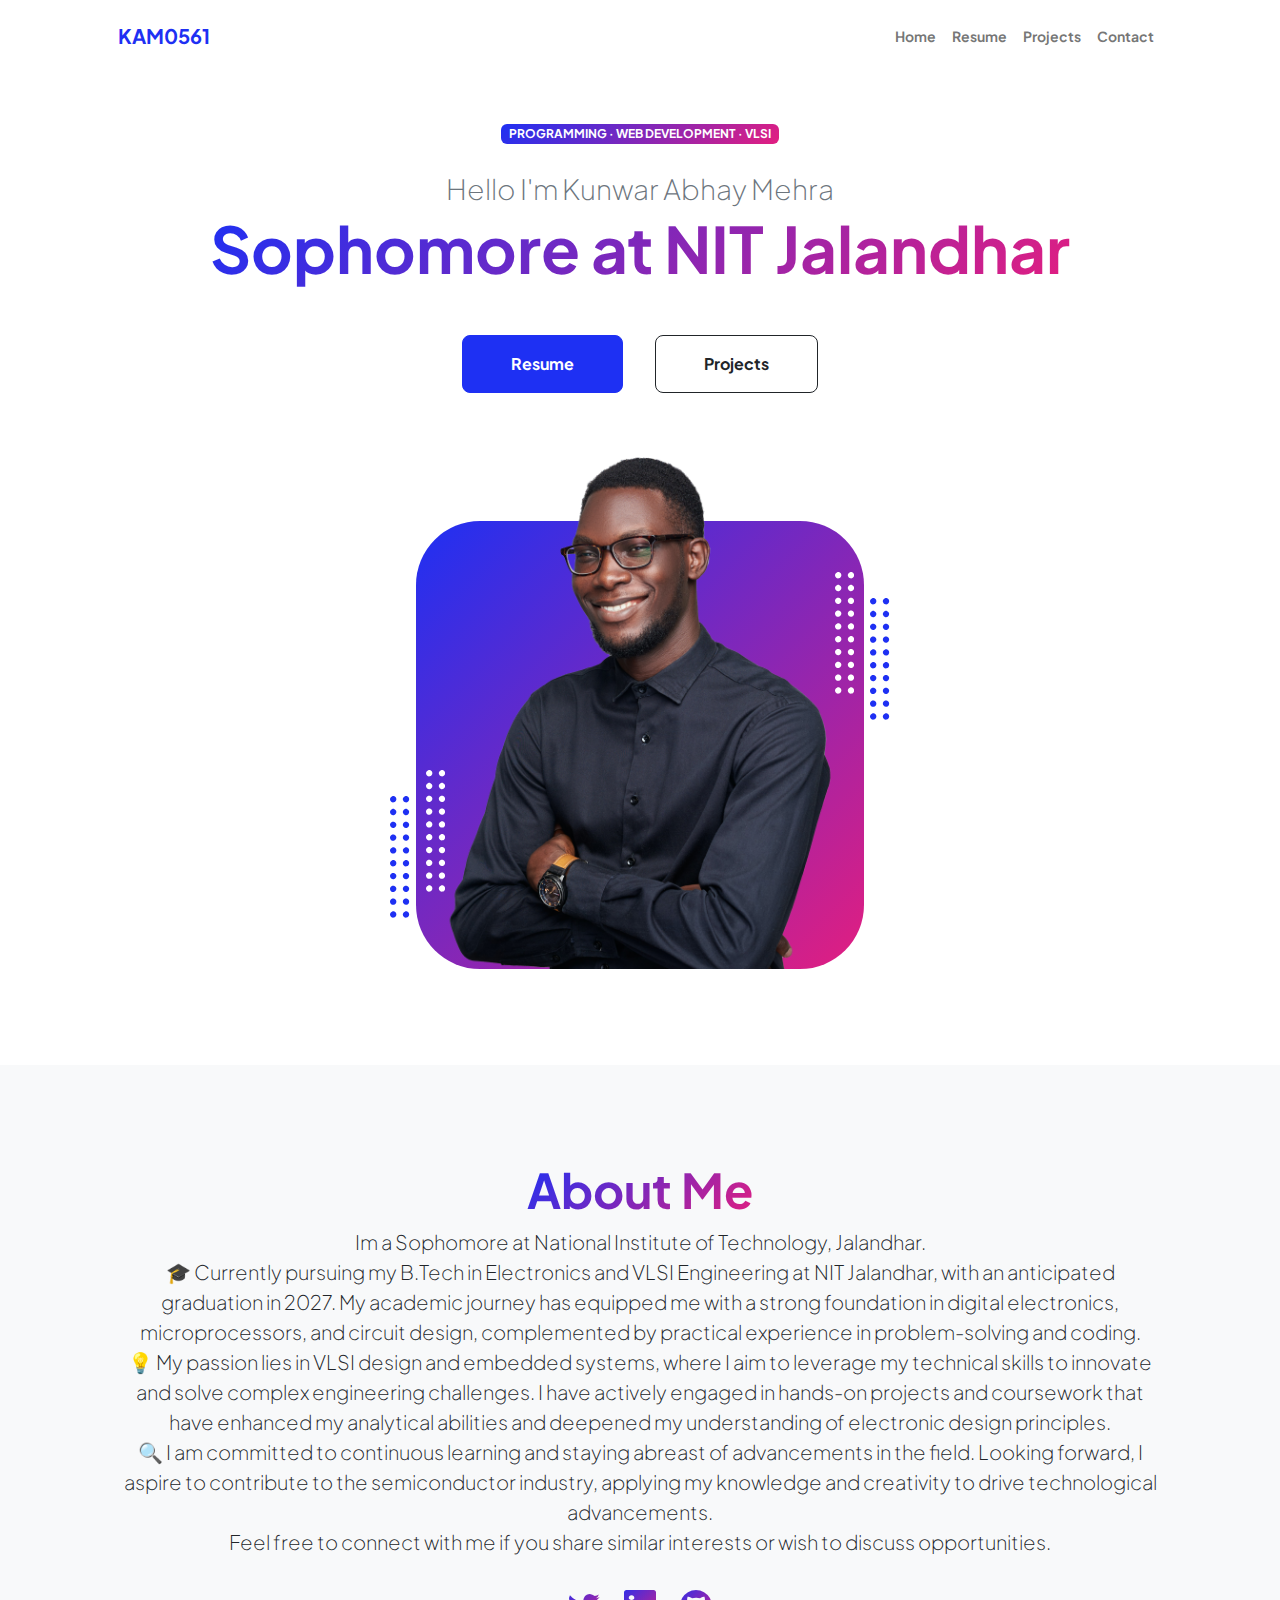
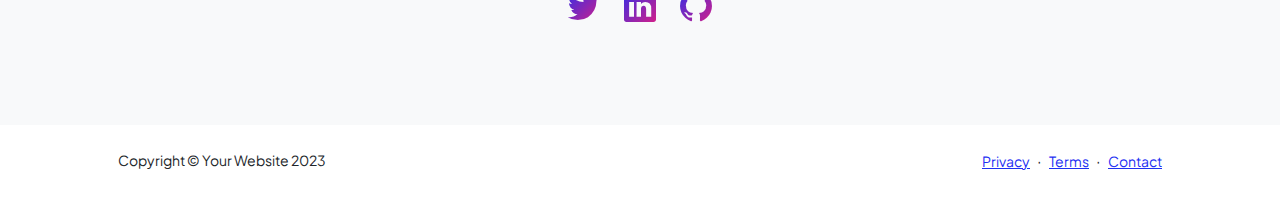
==== commit 898c7bd2: "landing page done" ====
--- a/index.html
+++ b/index.html
@@ -22,7 +22,7 @@
             <!-- Navigation-->
             <nav class="navbar navbar-expand-lg navbar-light bg-white py-3">
                 <div class="container px-5">
-                    <a class="navbar-brand" href="index.html"><span class="fw-bolder text-primary">Start Bootstrap</span></a>
+                    <a class="navbar-brand" href="index.html"><span class="fw-bolder text-primary">KAM0561</span></a>
                     <button class="navbar-toggler" type="button" data-bs-toggle="collapse" data-bs-target="#navbarSupportedContent" aria-controls="navbarSupportedContent" aria-expanded="false" aria-label="Toggle navigation"><span class="navbar-toggler-icon"></span></button>
                     <div class="collapse navbar-collapse" id="navbarSupportedContent">
                         <ul class="navbar-nav ms-auto mb-2 mb-lg-0 small fw-bolder">
@@ -41,9 +41,9 @@
                         <div class="col-xxl-5">
                             <!-- Header text content-->
                             <div class="text-center text-xxl-start">
-                                <div class="badge bg-gradient-primary-to-secondary text-white mb-4"><div class="text-uppercase">Design &middot; Development &middot; Marketing</div></div>
-                                <div class="fs-3 fw-light text-muted">I can help your business to</div>
-                                <h1 class="display-3 fw-bolder mb-5"><span class="text-gradient d-inline">Get online and grow fast</span></h1>
+                                <div class="badge bg-gradient-primary-to-secondary text-white mb-4"><div class="text-uppercase">Programming &middot; Web Development &middot; VLSI</div></div>
+                                <div class="fs-3 fw-light text-muted">Hello I'm Kunwar Abhay Mehra</div>
+                                <h1 class="display-3 fw-bolder mb-5"><span class="text-gradient d-inline">Sophomore at NIT Jalandhar</span></h1>
                                 <div class="d-grid gap-3 d-sm-flex justify-content-sm-center justify-content-xxl-start mb-3">
                                     <a class="btn btn-primary btn-lg px-5 py-3 me-sm-3 fs-6 fw-bolder" href="resume.html">Resume</a>
                                     <a class="btn btn-outline-dark btn-lg px-5 py-3 fs-6 fw-bolder" href="projects.html">Projects</a>
@@ -182,8 +182,13 @@
                         <div class="col-xxl-8">
                             <div class="text-center my-5">
                                 <h2 class="display-5 fw-bolder"><span class="text-gradient d-inline">About Me</span></h2>
-                                <p class="lead fw-light mb-4">My name is Start Bootstrap and I help brands grow.</p>
-                                <p class="text-muted">Lorem ipsum dolor sit amet, consectetur adipisicing elit. Fugit dolorum itaque qui unde quisquam consequatur autem. Eveniet quasi nobis aliquid cumque officiis sed rem iure ipsa! Praesentium ratione atque dolorem?</p>
+                                <p class="lead fw-light mb-4">Im a Sophomore at National Institute of Technology, Jalandhar. <br>🎓 Currently pursuing my B.Tech in Electronics and VLSI Engineering at NIT Jalandhar, with an anticipated graduation in 2027. My academic journey has equipped me with a strong foundation in digital electronics, microprocessors, and circuit design, complemented by practical experience in problem-solving and coding.
+
+                                    <br>💡 My passion lies in VLSI design and embedded systems, where I aim to leverage my technical skills to innovate and solve complex engineering challenges. I have actively engaged in hands-on projects and coursework that have enhanced my analytical abilities and deepened my understanding of electronic design principles.
+                                    
+                                    <br>🔍 I am committed to continuous learning and staying abreast of advancements in the field. Looking forward, I aspire to contribute to the semiconductor industry, applying my knowledge and creativity to drive technological advancements.
+                                    
+                                    <br>Feel free to connect with me if you share similar interests or wish to discuss opportunities.</p>
                                 <div class="d-flex justify-content-center fs-2 gap-4">
                                     <a class="text-gradient" href="#!"><i class="bi bi-twitter"></i></a>
                                     <a class="text-gradient" href="#!"><i class="bi bi-linkedin"></i></a>
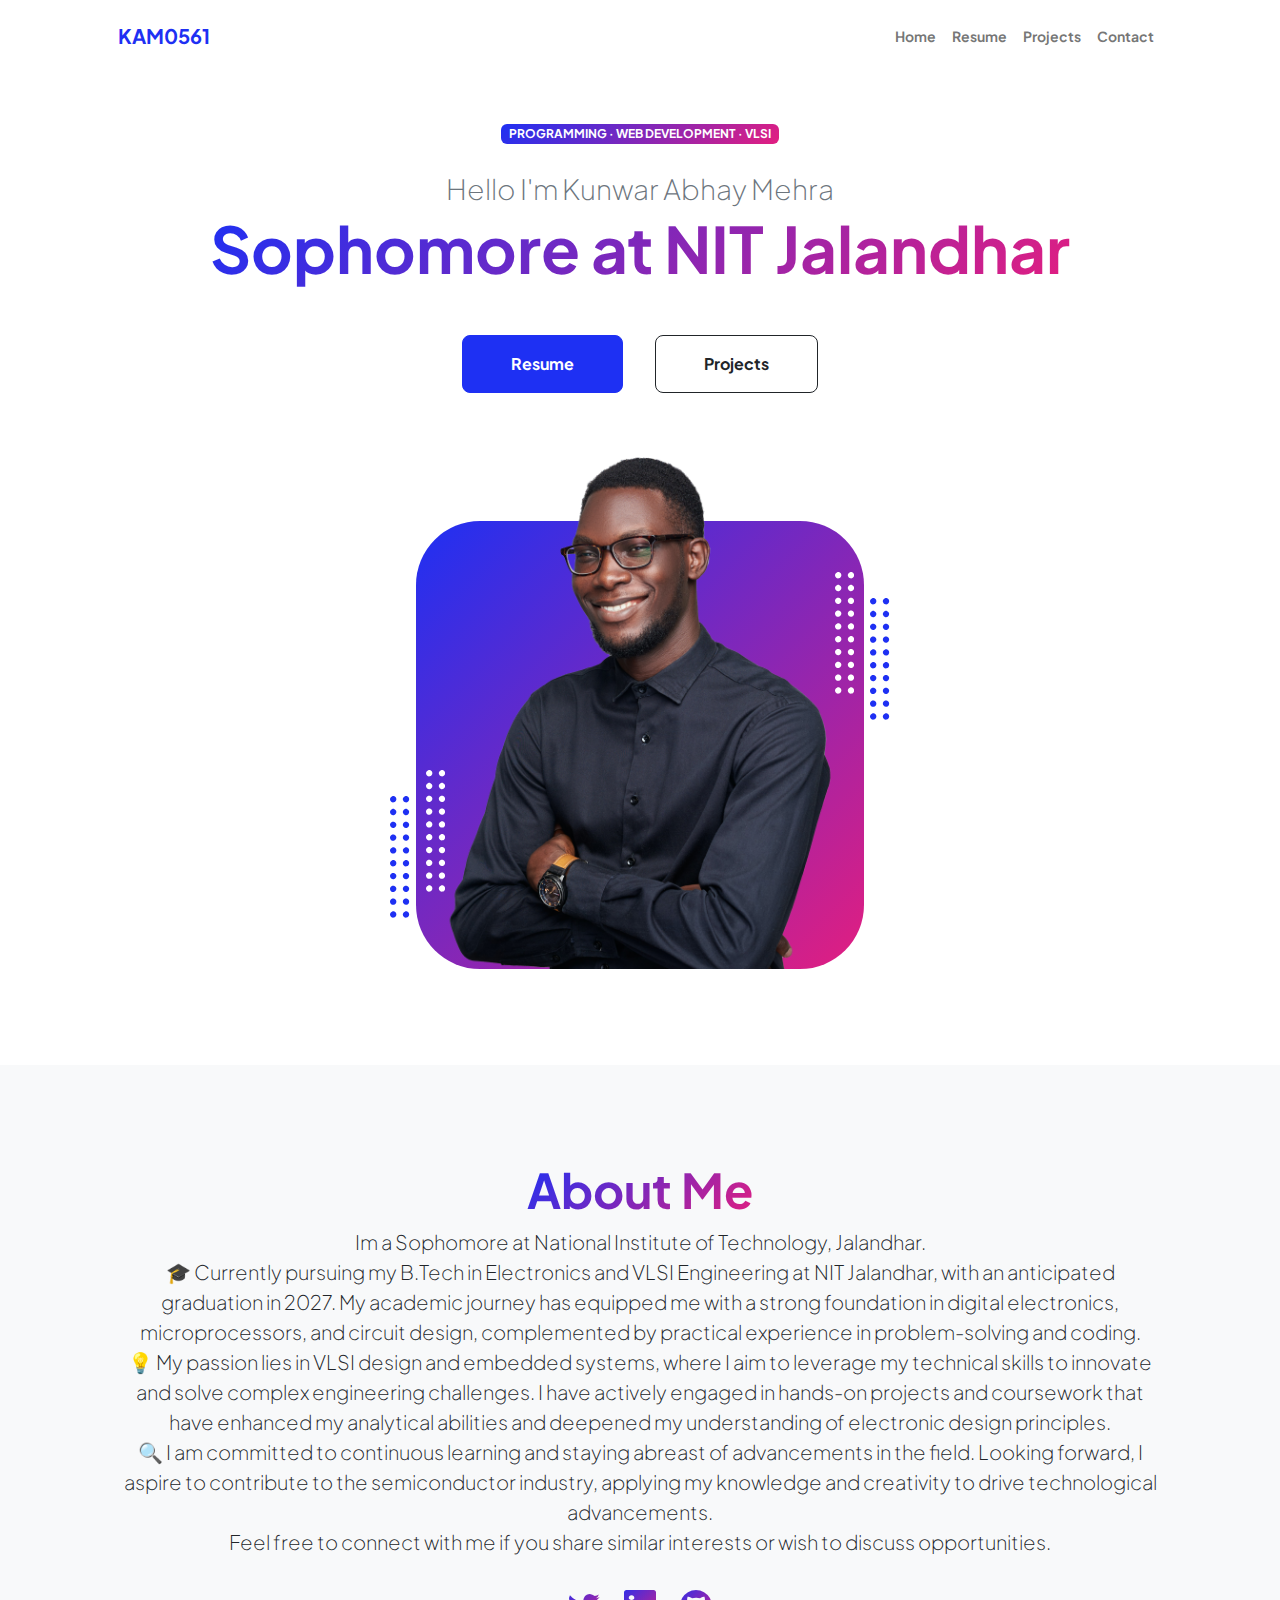
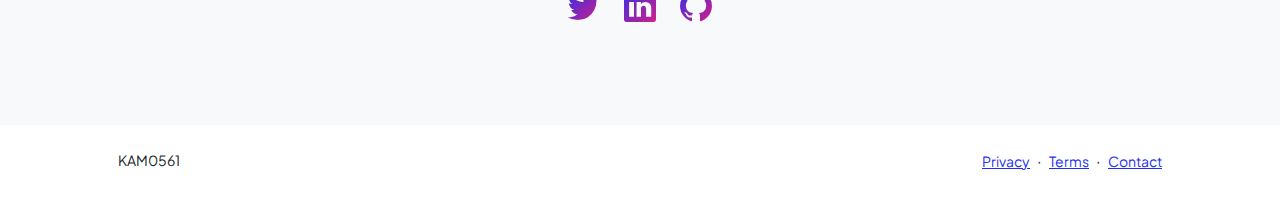
==== commit 941f59b5: "edited text" ====
--- a/index.html
+++ b/index.html
@@ -204,7 +204,7 @@
         <footer class="bg-white py-4 mt-auto">
             <div class="container px-5">
                 <div class="row align-items-center justify-content-between flex-column flex-sm-row">
-                    <div class="col-auto"><div class="small m-0">Copyright &copy; Your Website 2023</div></div>
+                    <div class="col-auto"><div class="small m-0">KAM0561</div></div>
                     <div class="col-auto">
                         <a class="small" href="#!">Privacy</a>
                         <span class="mx-1">&middot;</span>
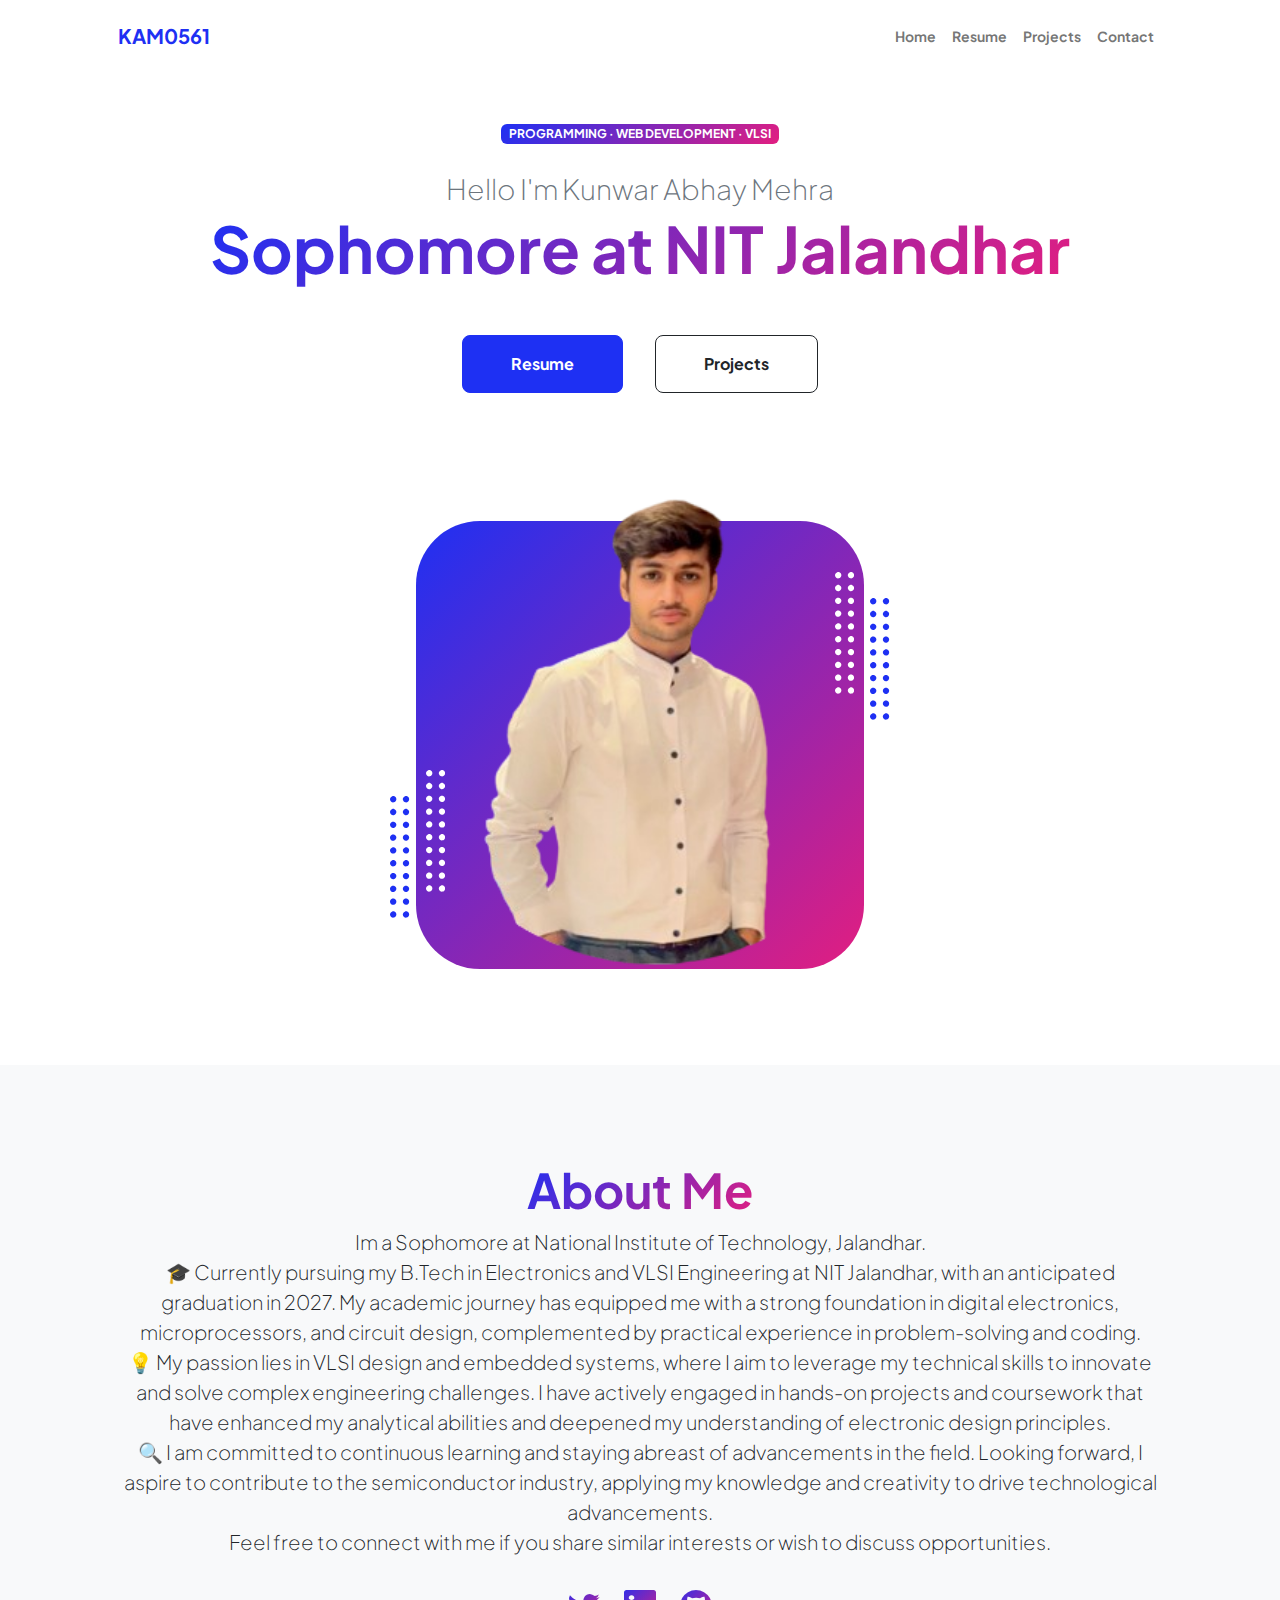
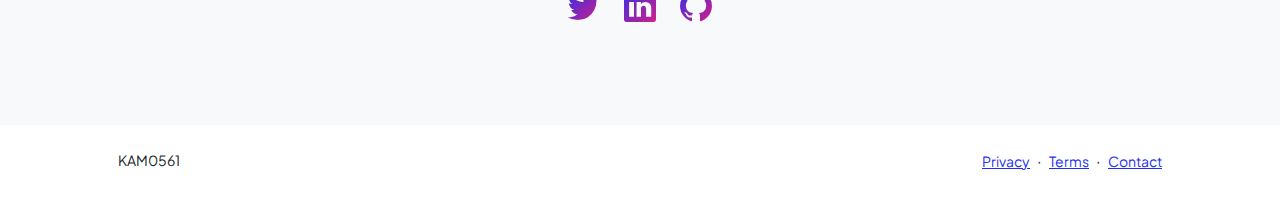
==== commit d2748353: "photo added" ====
--- a/index.html
+++ b/index.html
@@ -56,7 +56,7 @@
                                 <div class="profile bg-gradient-primary-to-secondary">
                                     <!-- TIP: For best results, use a photo with a transparent background like the demo example below-->
                                     <!-- Watch a tutorial on how to do this on YouTube (link)-->
-                                    <img class="profile-img" src="assets/profile.png" alt="..." />
+                                    <img class="profile-img" src="assets/me.png" alt="..." />
                                     <div class="dots-1">
                                         <!-- SVG Dots-->
                                         <svg version="1.1" xmlns="http://www.w3.org/2000/svg" xmlns:xlink="http://www.w3.org/1999/xlink" x="0px" y="0px" viewBox="0 0 191.6 1215.4" style="enable-background: new 0 0 191.6 1215.4" xml:space="preserve">
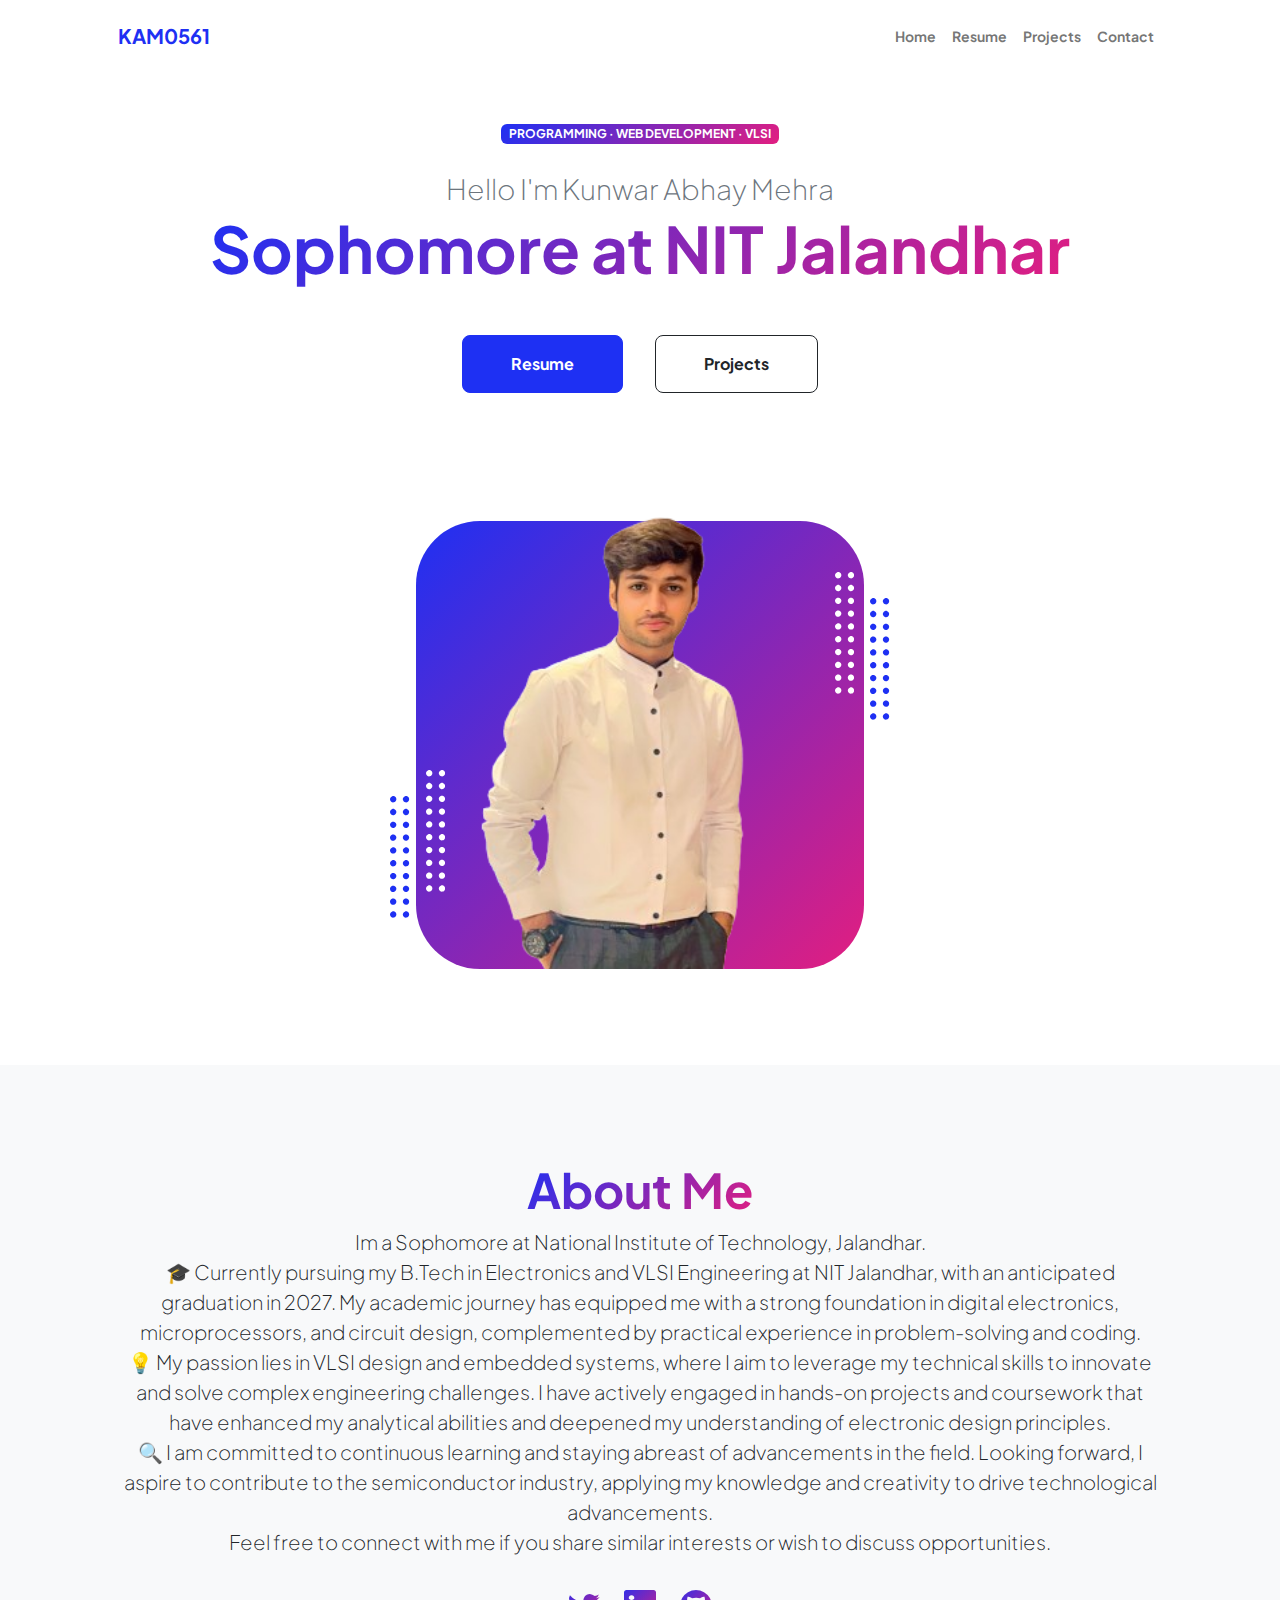
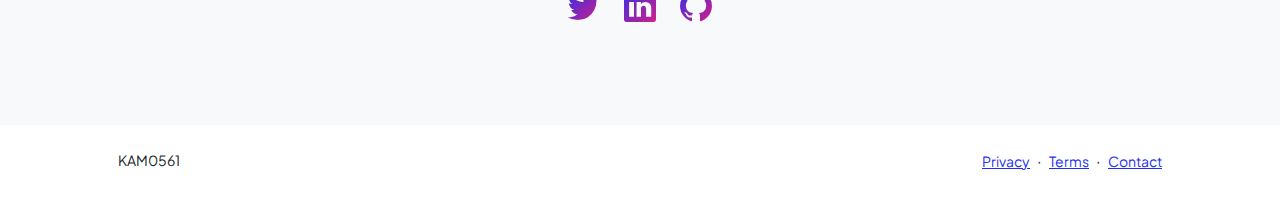
==== commit c1814b40: "photo changed" ====
--- a/index.html
+++ b/index.html
@@ -5,7 +5,7 @@
         <meta name="viewport" content="width=device-width, initial-scale=1, shrink-to-fit=no" />
         <meta name="description" content="" />
         <meta name="author" content="" />
-        <title>Personal - Start Bootstrap Theme</title>
+        <title>Portfolio</title>
         <!-- Favicon-->
         <link rel="icon" type="image/x-icon" href="assets/favicon.ico" />
         <!-- Custom Google font-->
@@ -56,7 +56,7 @@
                                 <div class="profile bg-gradient-primary-to-secondary">
                                     <!-- TIP: For best results, use a photo with a transparent background like the demo example below-->
                                     <!-- Watch a tutorial on how to do this on YouTube (link)-->
-                                    <img class="profile-img" src="assets/me.png" alt="..." />
+                                    <img class="profile-img" src="assets/me1-removebg-preview.png" alt="..." />
                                     <div class="dots-1">
                                         <!-- SVG Dots-->
                                         <svg version="1.1" xmlns="http://www.w3.org/2000/svg" xmlns:xlink="http://www.w3.org/1999/xlink" x="0px" y="0px" viewBox="0 0 191.6 1215.4" style="enable-background: new 0 0 191.6 1215.4" xml:space="preserve">
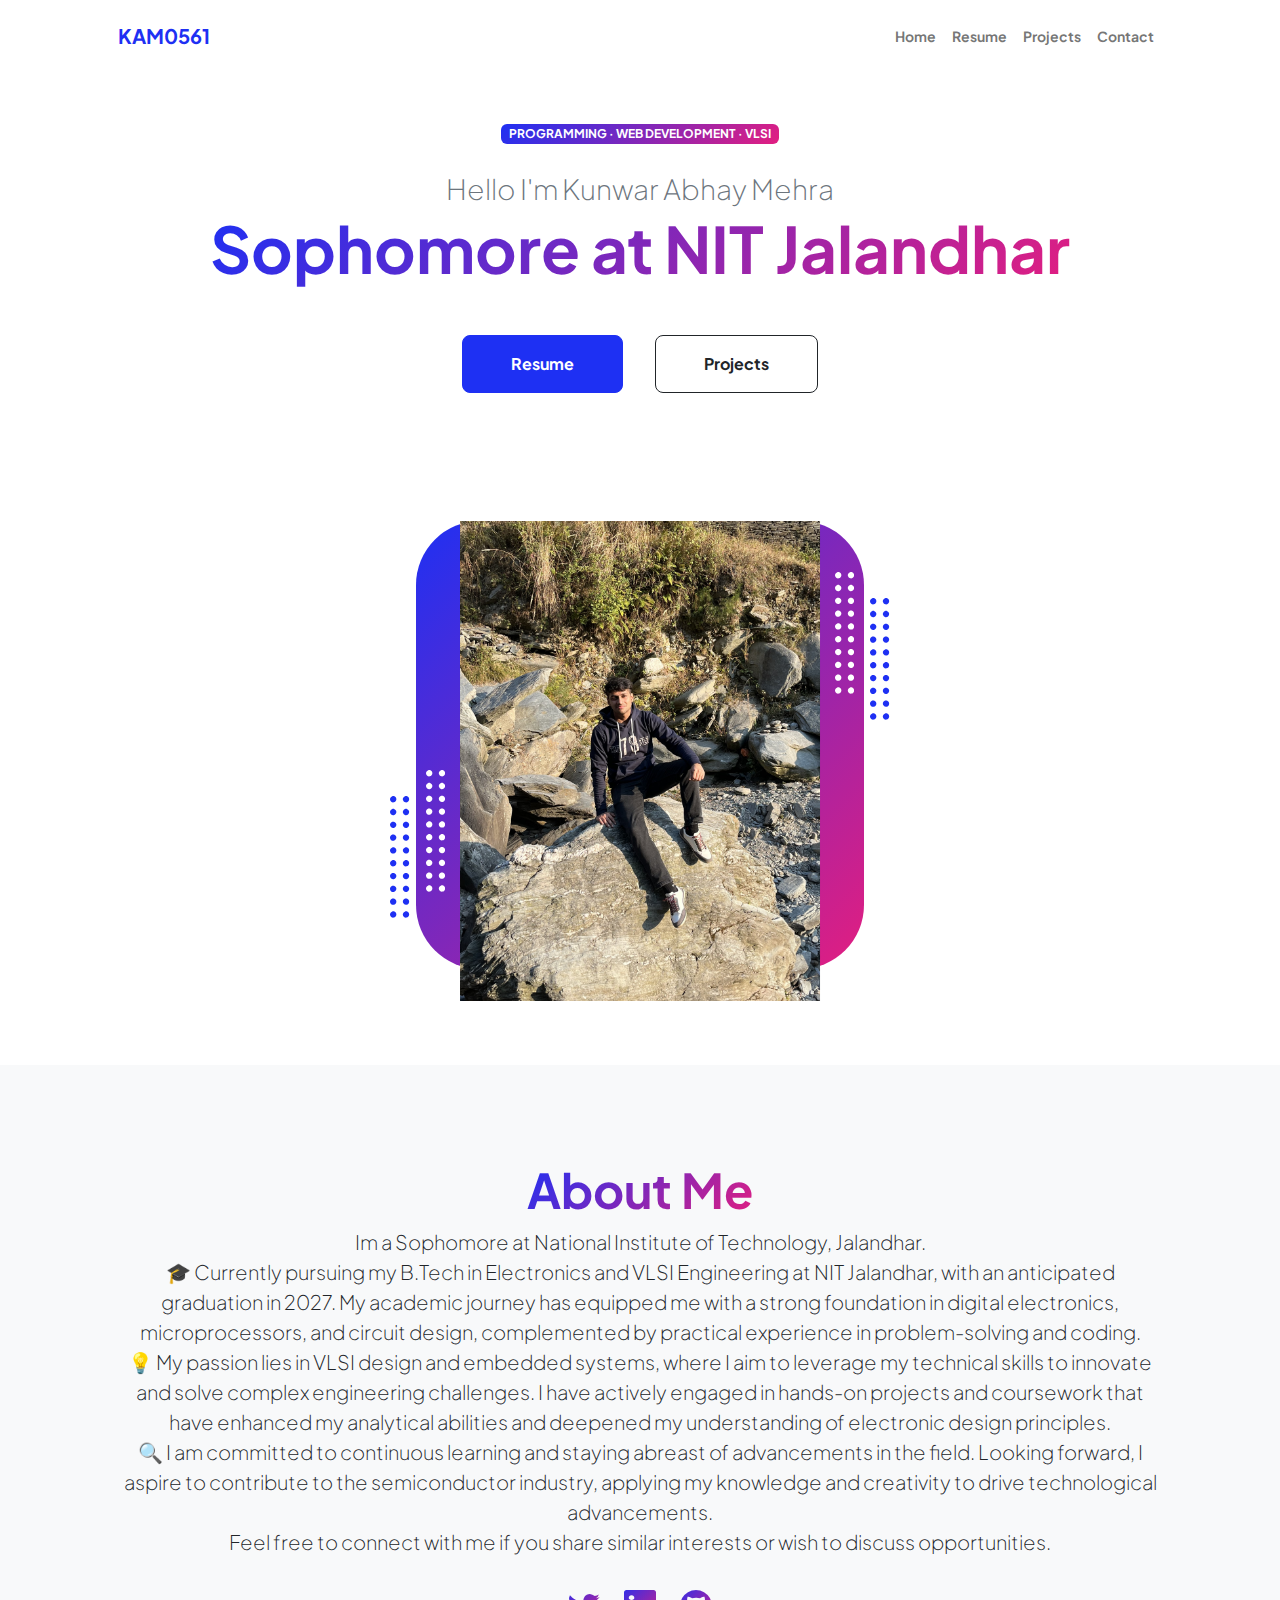
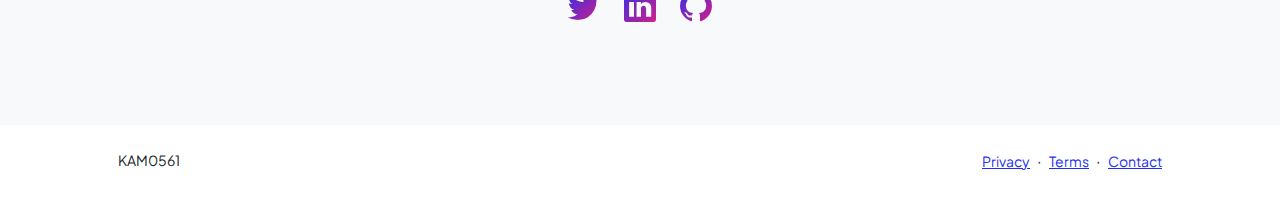
==== commit 3ae047ff: "finishing" ====
--- a/index.html
+++ b/index.html
@@ -56,7 +56,7 @@
                                 <div class="profile bg-gradient-primary-to-secondary">
                                     <!-- TIP: For best results, use a photo with a transparent background like the demo example below-->
                                     <!-- Watch a tutorial on how to do this on YouTube (link)-->
-                                    <img class="profile-img" src="assets/me1-removebg-preview.png" alt="..." />
+                                    <img class="profile-img" src="assets/me.jpeg" alt="..." />
                                     <div class="dots-1">
                                         <!-- SVG Dots-->
                                         <svg version="1.1" xmlns="http://www.w3.org/2000/svg" xmlns:xlink="http://www.w3.org/1999/xlink" x="0px" y="0px" viewBox="0 0 191.6 1215.4" style="enable-background: new 0 0 191.6 1215.4" xml:space="preserve">
